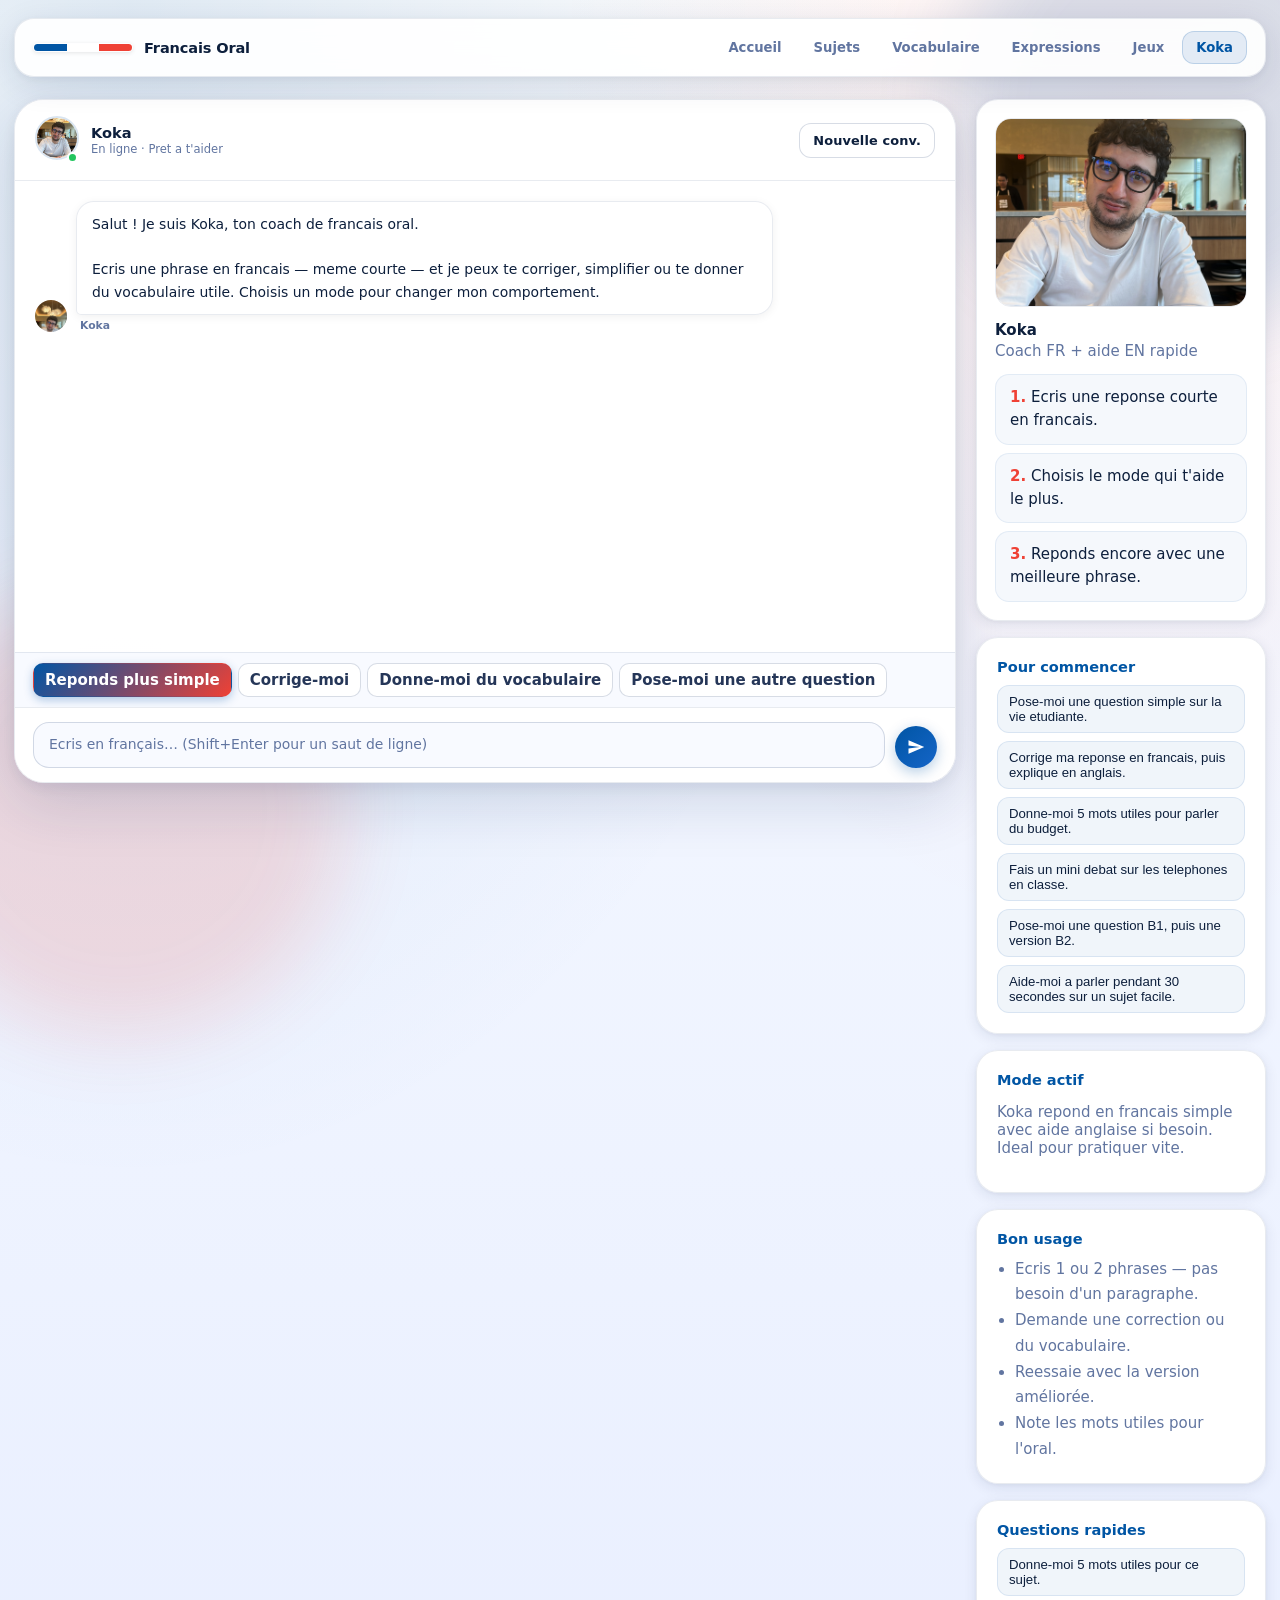
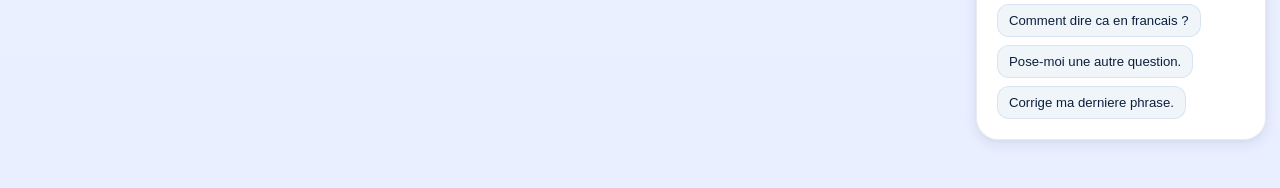
==== koka.html @ 346e9632 "Refonte complète du site — design, jeux, Koka IA - Nouveau design system (styles.css) : ombres color" ====
<!DOCTYPE html>
<html lang="fr">
<head>
  <meta charset="UTF-8">
  <meta name="viewport" content="width=device-width, initial-scale=1.0">
  <title>Francais Oral - Koka</title>
  <link rel="stylesheet" href="./styles.css">
</head>
<body class="page-koka">
  <div class="bg-orb orb-one"></div>
  <div class="bg-orb orb-two"></div>

  <main class="shell">
    <header class="site-nav">
      <a class="brand" href="./index.html">
        <span class="flag-line" aria-hidden="true">
          <span class="flag-blue"></span>
          <span class="flag-white"></span>
          <span class="flag-red"></span>
        </span>
        <span>Francais Oral</span>
      </a>
      <nav class="nav-links">
        <a class="nav-link" href="./index.html">Accueil</a>
        <a class="nav-link" href="./sujets.html">Sujets</a>
        <a class="nav-link" href="./vocabulaire.html">Vocabulaire</a>
        <a class="nav-link" href="./methode.html">Expressions</a>
        <a class="nav-link" href="./vocab-games.html">Jeux</a>
        <a class="nav-link is-active" href="./koka.html">Koka</a>
      </nav>
    </header>

    <div class="koka-layout">

      <!-- ── Chat column ─────────────────────────────── -->
      <div class="chat-container">

        <!-- Chat header -->
        <div class="chat-header">
          <div class="koka-header-info">
            <div class="koka-avatar-wrap">
              <img src="./assets/koka.jpg" alt="Koka" class="koka-avatar-img">
              <span class="koka-online-dot" id="kokaOnlineDot"></span>
            </div>
            <div>
              <strong class="koka-header-name">Koka</strong>
              <span class="koka-header-sub" id="kokaStatus">Coach FR · aide EN · corrections douces</span>
            </div>
          </div>
          <button class="btn btn-secondary small" id="newChatBtn" type="button">
            Nouvelle conv.
          </button>
        </div>

        <!-- Messages scroll area -->
        <div class="chat-messages-area" id="chatMessages">
          <!-- Typing indicator (hidden until Koka is typing) -->
          <div class="msg msg-koka hidden" id="typingIndicator">
            <div class="msg-avatar">
              <img src="./assets/koka.jpg" alt="K">
            </div>
            <div class="msg-body">
              <div class="msg-bubble msg-typing">
                <span class="typing-dot"></span>
                <span class="typing-dot"></span>
                <span class="typing-dot"></span>
              </div>
            </div>
          </div>
        </div>

        <!-- Mode bar -->
        <div class="chat-mode-bar" id="kokaModeSwitch"></div>

        <!-- Input bar -->
        <form class="chat-bar" id="chatForm">
          <textarea
            id="chatInput"
            class="chat-bar-input"
            rows="1"
            placeholder="Ecris en français… (Shift+Enter pour un saut de ligne)"
          ></textarea>
          <button class="chat-send-btn" id="sendChatBtn" type="submit" aria-label="Envoyer">
            <svg viewBox="0 0 24 24" xmlns="http://www.w3.org/2000/svg">
              <path d="M2.01 21L23 12 2.01 3 2 10l15 2-15 2z"/>
            </svg>
          </button>
        </form>
      </div>

      <!-- ── Sidebar ──────────────────────────────────── -->
      <aside class="koka-sidebar">

        <!-- Profile card -->
        <article class="koka-profile-card">
          <img class="koka-photo" src="./assets/koka.jpg" alt="Photo de Koka">
          <div class="koka-profile-copy">
            <strong>Koka</strong>
            <p class="subhelp" style="margin:0">Coach FR + aide EN rapide</p>
          </div>
          <div class="coach-list">
            <div class="coach-step"><strong>1.</strong> Ecris une reponse courte en francais.</div>
            <div class="coach-step"><strong>2.</strong> Choisis le mode qui t'aide le plus.</div>
            <div class="coach-step"><strong>3.</strong> Reponds encore avec une meilleure phrase.</div>
          </div>
        </article>

        <!-- Quick suggestions -->
        <article class="panel-card">
          <h3>Pour commencer</h3>
          <div class="chip-wrap" id="kokaSuggestionChips"></div>
        </article>

        <!-- Mode help -->
        <article class="panel-card">
          <h3>Mode actif</h3>
          <p class="subhelp" id="kokaModeHelp">Choisis un mode ci-dessus pour changer le comportement de Koka.</p>
        </article>

        <!-- Tips -->
        <article class="panel-card">
          <h3>Bon usage</h3>
          <ul class="clean-list">
            <li>Ecris 1 ou 2 phrases — pas besoin d'un paragraphe.</li>
            <li>Demande une correction ou du vocabulaire.</li>
            <li>Reessaie avec la version améliorée.</li>
            <li>Note les mots utiles pour l'oral.</li>
          </ul>
        </article>

        <!-- Shortcuts -->
        <article class="panel-card">
          <h3>Questions rapides</h3>
          <div class="chip-wrap" id="kokaQuickPrompts"></div>
        </article>

      </aside>
    </div>
  </main>

  <script src="./topics-data.js"></script>
  <script src="./content-extensions.js"></script>
  <script src="./koka.js"></script>
</body>
</html>
---- styles.css ----
:root {
  --blue:        #0055a4;
  --blue-deep:   #003d7a;
  --blue-mid:    #1b6fd1;
  --blue-light:  #e8f0ff;
  --red:         #ef4135;
  --red-deep:    #c0251a;

  --bg:          #f2f6ff;
  --bg-2:        #e9efff;
  --panel:       rgba(255, 255, 255, 0.82);
  --panel-strong:rgba(255, 255, 255, 0.98);
  --line:        rgba(10, 39, 92, 0.09);
  --line-strong: rgba(10, 39, 92, 0.16);

  --text:        #0d1f3c;
  --text-2:      #253658;
  --muted:       #6175a0;

  --accent:      #0055a4;
  --accent-soft: rgba(0, 85, 164, 0.08);
  --accent-2:    #ef4135;

  --shadow-xs:   0 1px 4px rgba(9, 35, 83, 0.06);
  --shadow-sm:   0 4px 14px rgba(9, 35, 83, 0.09), 0 1px 4px rgba(9, 35, 83, 0.05);
  --shadow:      0 8px 32px rgba(9, 35, 83, 0.11), 0 2px 8px rgba(9, 35, 83, 0.06);
  --shadow-lg:   0 20px 60px rgba(9, 35, 83, 0.14), 0 4px 16px rgba(9, 35, 83, 0.08);

  --radius:    26px;
  --radius-sm: 16px;
  --radius-xs: 12px;
}

/* ──────────────────── Reset ──────────────────── */
* { box-sizing: border-box; }

html, body {
  margin: 0;
  min-height: 100%;
  font-family: "Avenir Next", "Segoe UI", system-ui, sans-serif;
  font-size: 15px;
  color: var(--text);
  background:
    radial-gradient(ellipse at 10% 0%, rgba(0, 85, 164, 0.12) 0%, transparent 48%),
    radial-gradient(ellipse at 88% 6%,  rgba(239, 65, 53, 0.08) 0%, transparent 36%),
    linear-gradient(180deg, #ffffff 0%, var(--bg) 40%, var(--bg-2) 100%);
}

body { position: relative; overflow-x: hidden; }

/* ──────────────────── Orbs ──────────────────── */
.bg-orb {
  position: fixed;
  width: 30rem;
  height: 30rem;
  border-radius: 50%;
  filter: blur(40px);
  opacity: 0.14;
  pointer-events: none;
  z-index: 0;
}
.orb-one { top: -8rem; right: -8rem; background: var(--blue); }
.orb-two { bottom: -9rem; left: -7rem; background: var(--red); }

/* ──────────────────── Flag ──────────────────── */
.flag-line {
  display: inline-grid;
  grid-template-columns: 1fr 1fr 1fr;
  width: 100px;
  height: 9px;
  border-radius: 999px;
  overflow: hidden;
  border: 1px solid rgba(255, 255, 255, 0.22);
  box-shadow: 0 1px 4px rgba(0,0,0,0.1);
}
.flag-blue  { background: #0055a4; }
.flag-white { background: #ffffff; }
.flag-red   { background: #ef4135; }

/* ──────────────────── Shell ──────────────────── */
.shell {
  position: relative;
  z-index: 1;
  width: min(1260px, calc(100vw - 28px));
  margin: 18px auto 48px;
  display: grid;
  gap: 22px;
}

/* ──────────────────── Nav ──────────────────── */
.site-nav {
  position: sticky;
  top: 12px;
  z-index: 50;
  display: flex;
  justify-content: space-between;
  align-items: center;
  gap: 16px;
  flex-wrap: wrap;
  padding: 12px 18px;
  border-radius: 20px;
  background: rgba(255, 255, 255, 0.92);
  border: 1px solid var(--line);
  box-shadow: var(--shadow);
  backdrop-filter: blur(16px);
  -webkit-backdrop-filter: blur(16px);
}

.brand {
  display: inline-flex;
  align-items: center;
  gap: 11px;
  text-decoration: none;
  color: var(--text);
  font-weight: 800;
  font-size: 0.97rem;
  letter-spacing: -0.01em;
}

.nav-links {
  display: flex;
  gap: 4px;
  flex-wrap: wrap;
}

.nav-link {
  display: inline-flex;
  align-items: center;
  padding: 8px 13px;
  border-radius: 12px;
  color: var(--muted);
  text-decoration: none;
  font-size: 0.88rem;
  font-weight: 600;
  border: 1px solid transparent;
  transition: all 0.15s ease;
}
.nav-link:hover {
  color: var(--text);
  background: rgba(0, 85, 164, 0.07);
  border-color: rgba(0, 85, 164, 0.12);
}
.nav-link.is-active {
  color: var(--blue);
  background: rgba(0, 85, 164, 0.1);
  border-color: rgba(0, 85, 164, 0.18);
}

/* ──────────────────── Hero / Panels ──────────────────── */
.hero,
.panel-card,
.topic-panel {
  background: var(--panel);
  border: 1px solid var(--line);
  box-shadow: var(--shadow);
  backdrop-filter: blur(12px);
  -webkit-backdrop-filter: blur(12px);
}

.hero {
  border-radius: calc(var(--radius) + 4px);
  padding: 32px;
  display: grid;
  grid-template-columns: 1.4fr 1fr;
  gap: 28px;
}
.hero.compact { grid-template-columns: 1.3fr 0.95fr; }
.landing-hero { min-height: 380px; }

.hero-copy h1 {
  margin: 16px 0 0;
  font-family: "Iowan Old Style", "Palatino Linotype", Georgia, serif;
  font-size: clamp(2.2rem, 3.8vw, 3.9rem);
  line-height: 1.03;
  max-width: 13ch;
  letter-spacing: -0.02em;
  color: var(--text);
}
.hero-copy p {
  margin: 18px 0 0;
  color: var(--muted);
  line-height: 1.76;
  max-width: 58ch;
  font-size: 1rem;
}

.eyebrow {
  display: inline-flex;
  align-items: center;
  padding: 7px 14px;
  border-radius: 999px;
  background: rgba(0, 85, 164, 0.07);
  border: 1px solid rgba(0, 85, 164, 0.14);
  color: var(--blue);
  font-size: 0.76rem;
  font-weight: 700;
  letter-spacing: 0.07em;
  text-transform: uppercase;
}

/* ──────────────────── Actions / Buttons ──────────────────── */
.hero-actions,
.side-actions,
.timer-buttons,
.filter-row {
  display: flex;
  flex-wrap: wrap;
  gap: 10px;
}
.hero-actions { margin-top: 20px; }

.btn,
.tiny-btn,
.answer-btn,
.select-box {
  font: inherit;
}
.btn,
.tiny-btn,
.answer-btn {
  cursor: pointer;
  border: 0;
  transition: transform 0.15s ease, box-shadow 0.15s ease, opacity 0.15s ease;
}
.btn:hover,
.tiny-btn:hover,
.answer-btn:hover {
  transform: translateY(-2px);
}
.btn:active,
.tiny-btn:active {
  transform: translateY(0);
}

.btn {
  display: inline-flex;
  align-items: center;
  justify-content: center;
  gap: 8px;
  padding: 13px 18px;
  border-radius: 14px;
  text-decoration: none;
  font-weight: 700;
  font-size: 0.9rem;
  letter-spacing: 0.01em;
}
.btn.small {
  padding: 9px 13px;
  font-size: 0.86rem;
  border-radius: 12px;
}
.btn.wide {
  width: 100%;
  margin-top: 10px;
}

.btn-primary {
  background: linear-gradient(135deg, #0055a4 0%, #1565c8 50%, #ef4135 100%);
  color: #fff;
  border: 0;
  box-shadow: 0 4px 16px rgba(0, 85, 164, 0.28);
}
.btn-primary:hover {
  box-shadow: 0 8px 24px rgba(0, 85, 164, 0.38);
}

.btn-secondary,
.tiny-btn,
.answer-btn,
.select-box {
  background: rgba(255, 255, 255, 0.9);
  color: var(--text);
  border: 1px solid var(--line-strong);
}
.btn-secondary:hover,
.tiny-btn:hover {
  background: rgba(255, 255, 255, 1);
  border-color: rgba(0, 85, 164, 0.2);
  box-shadow: var(--shadow-xs);
}

.tiny-btn {
  padding: 7px 10px;
  border-radius: 11px;
  font-size: 0.85rem;
}

.select-box {
  padding: 10px 13px;
  border-radius: 13px;
  min-width: 210px;
  cursor: pointer;
}

/* ──────────────────── Clarity strip ──────────────────── */
.clarity-strip {
  display: grid;
  grid-template-columns: repeat(4, minmax(0, 1fr));
  gap: 10px;
  margin-top: 24px;
}
.clarity-step {
  display: grid;
  gap: 7px;
  padding: 14px;
  border-radius: 17px;
  background: rgba(255, 255, 255, 0.7);
  border: 1px solid rgba(0, 85, 164, 0.08);
}
.clarity-step strong {
  display: inline-flex;
  align-items: center;
  justify-content: center;
  width: 28px;
  height: 28px;
  border-radius: 50%;
  background: linear-gradient(135deg, #0055a4, #ef4135);
  color: #fff;
  font-size: 0.88rem;
}
.clarity-step span {
  color: var(--text-2);
  font-size: 0.88rem;
  line-height: 1.35;
}

/* ──────────────────── Stats ──────────────────── */
.hero-stats { display: grid; gap: 13px; }

.stat-card {
  display: grid;
  gap: 5px;
  padding: 16px 18px;
  border-radius: 20px;
  background: var(--panel-strong);
  border: 1px solid rgba(0, 85, 164, 0.07);
  box-shadow: var(--shadow-xs);
  transition: box-shadow 0.15s;
}
.stat-card:hover { box-shadow: var(--shadow-sm); }

.stat-label,
.stat-foot,
.subhelp {
  color: var(--muted);
}
.stat-label {
  font-size: 0.78rem;
  text-transform: uppercase;
  letter-spacing: 0.07em;
  font-weight: 700;
}
.stat-value {
  font-size: 2.15rem;
  font-weight: 800;
  color: var(--accent-2);
  letter-spacing: -0.03em;
}

/* ──────────────────── Landing grid ──────────────────── */
.landing-grid {
  display: grid;
  grid-template-columns: repeat(2, minmax(0, 1fr));
  gap: 18px;
}
.compact-grid { gap: 14px; }

.feature-card {
  background: var(--panel);
  border: 1px solid var(--line);
  box-shadow: var(--shadow);
  backdrop-filter: blur(16px);
  -webkit-backdrop-filter: blur(16px);
  border-radius: 22px;
  padding: 24px;
  transition: transform 0.2s ease, box-shadow 0.2s ease;
}
.feature-card:hover {
  transform: translateY(-2px);
  box-shadow: var(--shadow-lg);
}
.feature-card h2 {
  margin: 0 0 10px;
  font-family: "Iowan Old Style", "Palatino Linotype", Georgia, serif;
  font-size: 1.45rem;
  color: var(--accent);
  letter-spacing: -0.01em;
}
.feature-card p {
  margin: 0;
  color: var(--muted);
  line-height: 1.66;
}

.route-card {
  background: linear-gradient(135deg, rgba(255,255,255,0.97), rgba(235,244,255,0.97));
}

body.page-landing .landing-grid:not(.compact-grid) .feature-card:nth-child(1) {
  grid-column: span 2;
}
body.page-landing .landing-grid:not(.compact-grid) .feature-card:nth-child(1) p {
  max-width: 62ch;
}

/* ──────────────────── Layout ──────────────────── */
.layout {
  display: grid;
  grid-template-columns: 1.75fr 0.92fr;
  gap: 20px;
}
.games-layout { grid-template-columns: 1.55fr 0.95fr; }

.topic-panel {
  position: relative;
  border-radius: calc(var(--radius) + 4px);
  padding: 24px;
  overflow: hidden;
}

.side-panel { display: grid; gap: 16px; align-content: start; }

/* ──────────────────── Panel cards ──────────────────── */
.panel-card {
  border-radius: 22px;
  padding: 20px;
  background: var(--panel-strong);
  box-shadow: var(--shadow-sm);
  border: 1px solid var(--line);
  transition: box-shadow 0.15s;
}
.panel-card h3 {
  margin: 0 0 10px;
  font-size: 0.97rem;
  color: var(--accent);
  font-weight: 700;
}
.section-note { border-style: dashed; }
.panel-card.emphasis {
  background: linear-gradient(135deg, var(--accent-soft), rgba(255,255,255,0.94));
}
.liaison-card {
  background:
    linear-gradient(135deg, rgba(0,85,164,0.13), rgba(239,65,53,0.07)),
    var(--panel-strong);
}

/* ──────────────────── Topic panel ──────────────────── */
.topic-cover {
  position: absolute;
  inset: 0;
  display: grid;
  place-items: center;
  text-align: center;
  padding: 28px;
  background:
    radial-gradient(circle at top, rgba(255,255,255,0.05), transparent 28%),
    linear-gradient(180deg, rgba(8,14,24,0.48), rgba(8,14,24,0.94));
  z-index: 2;
  transition: opacity 0.35s ease, visibility 0.35s ease;
  border-radius: inherit;
}
.topic-cover.hidden {
  opacity: 0;
  visibility: hidden;
  pointer-events: none;
}
.topic-cover h2 {
  margin: 14px 0 0;
  font-family: "Iowan Old Style", "Palatino Linotype", Georgia, serif;
  font-size: clamp(1.9rem, 3vw, 2.8rem);
  line-height: 1.03;
}
.topic-cover p {
  max-width: 56ch;
  color: var(--muted);
  line-height: 1.7;
}

.cover-badge,
.pill {
  display: inline-flex;
  padding: 7px 12px;
  border-radius: 999px;
  background: rgba(0, 85, 164, 0.08);
  border: 1px solid rgba(0, 85, 164, 0.14);
  color: var(--accent);
  font-size: 0.8rem;
  font-weight: 700;
}

.topic-head,
.topic-meta,
.progress-row,
.game-head {
  display: flex;
  justify-content: space-between;
  align-items: center;
  gap: 12px;
  flex-wrap: wrap;
}

.topic-title {
  margin: 16px 0 8px;
  font-family: "Iowan Old Style", "Palatino Linotype", Georgia, serif;
  font-size: clamp(2rem, 3.4vw, 3rem);
  line-height: 1.04;
  max-width: 16ch;
  letter-spacing: -0.02em;
}
.topic-lead,
.quiz-question,
.clean-list { color: var(--muted); }
.topic-lead {
  margin: 0 0 16px;
  line-height: 1.74;
  max-width: 70ch;
}

/* ──────────────────── Card grids ──────────────────── */
.card-grid { display: grid; gap: 14px; margin-top: 16px; }
.card-grid.two   { grid-template-columns: repeat(2, minmax(0, 1fr)); }
.card-grid.three { grid-template-columns: repeat(3, minmax(0, 1fr)); }

/* ──────────────────── Chips ──────────────────── */
.chip-wrap,
.recent-list,
.quiz-options {
  display: flex;
  flex-wrap: wrap;
  gap: 8px;
}

.chip {
  display: inline-flex;
  flex-direction: column;
  align-items: flex-start;
  gap: 2px;
  padding: 8px 11px;
  border-radius: 12px;
  background: rgba(0, 85, 164, 0.06);
  border: 1px solid rgba(0, 85, 164, 0.1);
  color: var(--text);
  font-size: 0.88rem;
  transition: background 0.12s, border-color 0.12s;
}
.chip:hover { background: rgba(0, 85, 164, 0.1); }
.chip-action { cursor: pointer; text-align: left; }
.chip-fr { font-weight: 700; }
.chip-en { color: var(--muted); font-size: 0.76rem; }

/* ──────────────────── Coach list ──────────────────── */
.coach-list { display: grid; gap: 8px; }
.coach-step {
  padding: 11px 14px;
  border-radius: 14px;
  background: rgba(0, 85, 164, 0.04);
  border: 1px solid rgba(0, 85, 164, 0.08);
  line-height: 1.55;
}
.coach-step strong { color: var(--accent-2); }

/* ──────────────────── Progress ──────────────────── */
.progress-bar {
  width: 100%;
  height: 11px;
  border-radius: 999px;
  background: rgba(0, 85, 164, 0.08);
  overflow: hidden;
  margin-top: 10px;
}
.progress-fill {
  height: 100%;
  width: 0;
  border-radius: 999px;
  background: linear-gradient(90deg, #0055a4 0%, #ffffff 50%, #ef4135 100%);
  transition: width 0.3s ease;
}

/* ──────────────────── Search / Inputs ──────────────────── */
.search-stack { display: grid; gap: 13px; }
.search-input,
.chat-input {
  width: 100%;
  padding: 13px 16px;
  border-radius: 14px;
  border: 1px solid var(--line-strong);
  background: rgba(255,255,255,0.96);
  color: var(--text);
  font: inherit;
  transition: border-color 0.15s, box-shadow 0.15s;
}
.search-input:focus,
.chat-input:focus {
  outline: none;
  border-color: rgba(0, 85, 164, 0.4);
  box-shadow: 0 0 0 3px rgba(0, 85, 164, 0.1);
}

.filter-row { justify-content: space-between; align-items: center; }
.timer-buttons { margin-top: 4px; }

/* ──────────────────── Section head ──────────────────── */
.section-head {
  display: flex;
  justify-content: space-between;
  align-items: flex-end;
  gap: 12px;
  flex-wrap: wrap;
}
.section-head h2,
.expression-bank h3 {
  margin: 0 0 6px;
  font-family: "Iowan Old Style", "Palatino Linotype", Georgia, serif;
  color: var(--accent);
  letter-spacing: -0.01em;
}

/* ──────────────────── Expressions ──────────────────── */
.section-stack,
.expression-combo { display: grid; gap: 18px; }
.expression-bank-grid {
  display: grid;
  grid-template-columns: repeat(2, minmax(0, 1fr));
  gap: 18px;
}
.expression-bank {
  position: relative;
  overflow: hidden;
}
.expression-bank::after {
  content: "";
  position: absolute;
  inset: auto -40px -50px auto;
  width: 140px; height: 140px;
  border-radius: 50%;
  background: radial-gradient(circle, rgba(255,255,255,0.12), transparent 68%);
  pointer-events: none;
}
.expression-bank-tip {
  margin: 0 0 14px;
  color: var(--muted);
  line-height: 1.6;
}
.builder-zone { display: grid; gap: 12px; }
.builder-answer,
.builder-tokens { display: flex; flex-wrap: wrap; gap: 10px; }
.answer-pill {
  display: inline-flex;
  align-items: center;
  min-height: 40px;
  padding: 9px 12px;
  border-radius: 13px;
  background: rgba(0, 85, 164, 0.06);
  border: 1px solid rgba(0, 85, 164, 0.08);
}
.answer-pill.muted { color: var(--muted); }
.token-btn { cursor: pointer; }
.token-btn:disabled { opacity: 0.42; transform: none; cursor: default; }

.feedback-good { color: #3ecf6e; }
.feedback-bad  { color: #ff7070; }

/* ──────────────────── Games ──────────────────── */
.explorer-grid {
  display: grid;
  grid-template-columns: repeat(3, minmax(0, 1fr));
  gap: 13px;
}

.flashcard {
  display: grid;
  gap: 8px;
  padding: 18px;
  border-radius: 20px;
  background: linear-gradient(135deg, var(--accent-soft), rgba(255,255,255,0.94));
  border: 1px solid rgba(0, 85, 164, 0.1);
}
.flash-meta,
.quiz-result { color: var(--muted); }

.game-card { display: grid; gap: 14px; }

.sprint-board {
  display: grid;
  gap: 14px;
  padding: 18px;
  border-radius: 20px;
  background:
    linear-gradient(135deg, rgba(0,85,164,0.09), rgba(239,65,53,0.07)),
    rgba(255,255,255,0.97);
  border: 1px solid rgba(0, 85, 164, 0.1);
}
.sprint-ready {
  display: grid;
  gap: 8px;
  padding: 18px;
  border-radius: 17px;
  background:
    linear-gradient(135deg, rgba(0,85,164,0.11), rgba(239,65,53,0.09)),
    rgba(255,255,255,0.9);
  border: 1px solid rgba(0, 85, 164, 0.12);
}
.sprint-ready.hidden { display: none; }
.sprint-ready h4 { margin: 0; font-size: 1.22rem; color: var(--accent); }
.sprint-ready p  { margin: 0; color: var(--muted); line-height: 1.6; }
.sprint-stats { display: flex; gap: 10px; flex-wrap: wrap; }
.sprint-timer {
  width: 100%; height: 10px; border-radius: 999px;
  background: rgba(0, 85, 164, 0.08); overflow: hidden;
}
.sprint-timer-fill {
  width: 100%; height: 100%; border-radius: 999px;
  background: linear-gradient(90deg, #1b6fd1 0%, #ef4135 100%);
  transition: width 0.08s linear;
}
.sprint-question { margin: 0; color: var(--text); font-size: 1.28rem; font-weight: 800; }
.flash-front { font-size: 1.9rem; font-weight: 800; }
.flash-back  { font-size: 1rem; color: var(--accent-2); }
.quiz-question { margin: 8px 0 14px; font-size: 1.07rem; }

.answer-btn {
  padding: 12px 14px;
  border-radius: 14px;
  min-width: 190px;
  text-align: left;
}
.answer-btn-large {
  min-width: 220px;
  min-height: 66px;
  padding: 15px 18px;
  font-size: 1.02rem;
  font-weight: 800;
}
.answer-btn.correct {
  background: rgba(107, 208, 146, 0.2);
  border-color: rgba(107, 208, 146, 0.46);
}
.answer-btn.wrong {
  background: rgba(255, 96, 96, 0.17);
  border-color: rgba(255, 96, 96, 0.36);
}

/* ──────────────────── Word cards ──────────────────── */
.word-card {
  background: var(--panel-strong);
  border: 1px solid rgba(0, 85, 164, 0.08);
  border-radius: 18px;
  padding: 16px;
  transition: box-shadow 0.15s, transform 0.15s;
}
.word-card:hover { box-shadow: var(--shadow-sm); transform: translateY(-1px); }
.empty-state { grid-column: 1 / -1; }
.word-card-top {
  display: flex;
  justify-content: space-between;
  gap: 8px;
  flex-wrap: wrap;
}
.word-card h3 { margin: 12px 0 5px; font-size: 1.15rem; }
.word-card p  { margin: 0; color: var(--accent-2); font-weight: 700; }
.word-topic {
  display: inline-block;
  margin-top: 8px;
  color: var(--muted);
  font-size: 0.86rem;
}

.recent-item {
  display: inline-flex;
  padding: 7px 10px;
  border-radius: 11px;
  background: rgba(0, 85, 164, 0.05);
  border: 1px solid rgba(0, 85, 164, 0.08);
  font-size: 0.86rem;
}

.clean-list { margin: 0; padding-left: 18px; line-height: 1.72; }
.challenge-mode {
  display: block;
  font-size: 1.75rem;
  color: var(--accent);
}

.liaison-piece {
  font-weight: 800;
  color: #fff;
  letter-spacing: 0.01em;
}
.liaison-mark {
  color: #ffd8d5;
  font-weight: 900;
  padding: 0 1px;
}

/* ──────────────────── Koka page ──────────────────── */
.koka-layout {
  display: grid;
  grid-template-columns: 1fr 290px;
  gap: 20px;
  align-items: start;
}

/* Chat container - the whole chat lives inside here */
.chat-container {
  display: flex;
  flex-direction: column;
  background: var(--panel-strong);
  border: 1px solid var(--line);
  box-shadow: var(--shadow-lg);
  border-radius: calc(var(--radius) + 4px);
  overflow: hidden;
  height: min(76vh, 720px);
  min-height: 460px;
}

/* Header inside chat */
.chat-header {
  flex-shrink: 0;
  display: flex;
  align-items: center;
  justify-content: space-between;
  gap: 12px;
  padding: 16px 20px;
  border-bottom: 1px solid var(--line);
  background: rgba(255,255,255,0.96);
}
.koka-header-info {
  display: flex;
  align-items: center;
  gap: 12px;
}
.koka-avatar-wrap {
  position: relative;
  flex-shrink: 0;
}
.koka-avatar-img {
  width: 44px;
  height: 44px;
  border-radius: 50%;
  object-fit: cover;
  border: 2px solid rgba(0,85,164,0.15);
}
.koka-online-dot {
  position: absolute;
  bottom: 1px;
  right: 1px;
  width: 11px;
  height: 11px;
  border-radius: 50%;
  background: #22c55e;
  border: 2px solid #fff;
}
.koka-online-dot.offline {
  background: var(--muted);
}
.koka-header-name {
  display: block;
  font-size: 0.97rem;
  font-weight: 800;
  color: var(--text);
}
.koka-header-sub {
  display: block;
  font-size: 0.77rem;
  color: var(--muted);
  margin-top: 1px;
}

/* Messages scroll area */
.chat-messages-area {
  flex: 1;
  overflow-y: auto;
  padding: 20px 20px 10px;
  display: flex;
  flex-direction: column;
  gap: 14px;
  scroll-behavior: smooth;
}
.chat-messages-area::-webkit-scrollbar {
  width: 5px;
}
.chat-messages-area::-webkit-scrollbar-track {
  background: transparent;
}
.chat-messages-area::-webkit-scrollbar-thumb {
  background: rgba(0,85,164,0.18);
  border-radius: 999px;
}

/* Message rows */
.msg {
  display: flex;
  align-items: flex-end;
  gap: 9px;
  max-width: 82%;
  animation: msgIn 0.22s ease both;
}
@keyframes msgIn {
  from { opacity: 0; transform: translateY(6px); }
  to   { opacity: 1; transform: translateY(0); }
}

.msg-koka {
  align-self: flex-start;
  margin-right: auto;
}
.msg-user {
  align-self: flex-end;
  margin-left: auto;
  flex-direction: row-reverse;
}

.msg-avatar {
  width: 32px;
  height: 32px;
  border-radius: 50%;
  background: linear-gradient(135deg, #0055a4, #ef4135);
  color: #fff;
  font-weight: 800;
  font-size: 0.78rem;
  display: grid;
  place-items: center;
  flex-shrink: 0;
  overflow: hidden;
}
.msg-avatar img {
  width: 100%;
  height: 100%;
  object-fit: cover;
}

.msg-body {
  display: flex;
  flex-direction: column;
  gap: 4px;
}
.msg-koka .msg-body { align-items: flex-start; }
.msg-user .msg-body { align-items: flex-end; }

.msg-bubble {
  padding: 11px 15px;
  border-radius: 18px;
  line-height: 1.62;
  font-size: 0.93rem;
  word-break: break-word;
}
.msg-koka .msg-bubble {
  background: rgba(255,255,255,0.98);
  color: var(--text);
  border: 1px solid var(--line);
  border-bottom-left-radius: 5px;
  box-shadow: 0 2px 10px rgba(0,0,0,0.06);
}
.msg-user .msg-bubble {
  background: linear-gradient(135deg, #0055a4 0%, #1565c8 100%);
  color: #fff;
  border-bottom-right-radius: 5px;
  box-shadow: 0 4px 14px rgba(0,85,164,0.3);
}

.msg-name {
  font-size: 0.72rem;
  color: var(--muted);
  padding: 0 4px;
  font-weight: 600;
}

/* Typing indicator */
.msg-typing {
  display: flex;
  align-items: center;
  gap: 5px;
  padding: 14px 18px;
  min-width: 62px;
}
.typing-dot {
  width: 7px;
  height: 7px;
  border-radius: 50%;
  background: var(--muted);
  animation: typingBounce 1.3s ease-in-out infinite;
}
.typing-dot:nth-child(2) { animation-delay: 0.18s; }
.typing-dot:nth-child(3) { animation-delay: 0.36s; }

@keyframes typingBounce {
  0%, 55%, 100% { transform: translateY(0); opacity: 0.5; }
  27%            { transform: translateY(-7px); opacity: 1; }
}

.msg.hidden { display: none; }

/* Mode bar (inside chat, above input) */
.chat-mode-bar {
  flex-shrink: 0;
  padding: 10px 18px;
  border-top: 1px solid var(--line);
  background: rgba(248,250,255,0.96);
  display: flex;
  align-items: center;
  gap: 6px;
  overflow-x: auto;
}
.chat-mode-bar::-webkit-scrollbar { display: none; }

/* Input bar at the bottom */
.chat-bar {
  flex-shrink: 0;
  display: flex;
  align-items: flex-end;
  gap: 10px;
  padding: 14px 18px;
  border-top: 1px solid var(--line);
  background: rgba(255,255,255,0.98);
}
.chat-bar-input {
  flex: 1;
  resize: none;
  border: 1px solid var(--line-strong);
  border-radius: 16px;
  padding: 11px 15px;
  font: inherit;
  font-size: 0.93rem;
  line-height: 1.55;
  color: var(--text);
  background: rgba(248,250,255,0.96);
  max-height: 120px;
  overflow-y: auto;
  transition: border-color 0.15s, box-shadow 0.15s;
}
.chat-bar-input:focus {
  outline: none;
  border-color: rgba(0, 85, 164, 0.38);
  box-shadow: 0 0 0 3px rgba(0, 85, 164, 0.09);
}
.chat-bar-input::placeholder { color: var(--muted); }

.chat-send-btn {
  flex-shrink: 0;
  width: 42px;
  height: 42px;
  border-radius: 50%;
  border: none;
  background: linear-gradient(135deg, #0055a4, #1565c8);
  color: #fff;
  cursor: pointer;
  display: grid;
  place-items: center;
  box-shadow: 0 4px 14px rgba(0, 85, 164, 0.3);
  transition: transform 0.15s ease, box-shadow 0.15s ease;
}
.chat-send-btn:hover {
  transform: scale(1.08);
  box-shadow: 0 6px 18px rgba(0, 85, 164, 0.4);
}
.chat-send-btn:active { transform: scale(0.96); }
.chat-send-btn:disabled {
  background: var(--muted);
  box-shadow: none;
  cursor: default;
  transform: none;
}
.chat-send-btn svg {
  width: 18px;
  height: 18px;
  fill: currentColor;
}

/* Koka sidebar */
.koka-sidebar { display: grid; gap: 16px; align-content: start; }

.koka-profile-card {
  display: grid;
  gap: 14px;
  padding: 18px;
  border-radius: 22px;
  background: var(--panel-strong);
  border: 1px solid var(--line);
  box-shadow: var(--shadow-sm);
}
.koka-photo {
  width: 100%;
  aspect-ratio: 4 / 3;
  object-fit: cover;
  object-position: center;
  border-radius: 16px;
  border: 1px solid var(--line);
}
.koka-profile-copy { display: grid; gap: 3px; }

/* Mode buttons */
.mode-switch {
  display: flex;
  flex-wrap: wrap;
  gap: 7px;
}
.mode-btn {
  font-size: 0.82rem;
  padding: 7px 11px;
  border-radius: 10px;
  border: 1px solid var(--line-strong);
  background: rgba(255,255,255,0.9);
  cursor: pointer;
  font: inherit;
  font-weight: 600;
  color: var(--text-2);
  transition: all 0.13s ease;
}
.mode-btn:hover {
  background: rgba(0,85,164,0.08);
  border-color: rgba(0,85,164,0.2);
  color: var(--blue);
}
.mode-btn.is-active {
  background: linear-gradient(135deg, #0055a4, #ef4135);
  color: #fff;
  border-color: transparent;
  box-shadow: 0 3px 10px rgba(0,85,164,0.3);
}

/* Legacy koka chat classes kept for compatibility */
.koka-hero { align-items: start; }
.koka-panel { gap: 18px; }
.chat-shell { display: grid; gap: 16px; }
.chat-messages {
  display: grid;
  gap: 12px;
  max-height: 520px;
  overflow: auto;
  padding: 6px;
}
.chat-row {
  display: grid;
  grid-template-columns: 42px 1fr;
  gap: 10px;
  align-items: start;
}
.chat-row.is-user .chat-bubble { background: rgba(0,85,164,0.08); }
.chat-row.is-assistant .chat-bubble { background: rgba(255,255,255,0.94); }
.chat-avatar {
  display: grid;
  place-items: center;
  width: 42px; height: 42px;
  border-radius: 50%;
  background: linear-gradient(135deg, #0055a4, #ef4135);
  color: #fff;
  font-weight: 800;
}
.chat-bubble {
  display: grid;
  gap: 6px;
  padding: 14px 16px;
  border-radius: 18px;
  border: 1px solid rgba(0,85,164,0.08);
}
.chat-meta {
  font-size: 0.78rem;
  font-weight: 700;
  color: var(--accent);
  text-transform: uppercase;
  letter-spacing: 0.06em;
}
.chat-text { line-height: 1.65; color: var(--text); }
.chat-composer {
  display: grid;
  gap: 10px;
  padding-top: 6px;
  border-top: 1px solid rgba(0,85,164,0.08);
}
.chat-label { font-weight: 700; color: var(--accent); }
.chat-input {
  min-height: 118px;
  resize: vertical;
  border-radius: 18px;
  border: 1px solid rgba(0,85,164,0.12);
}

/* ──────────────────── Misc ──────────────────── */
.section-stack { display: grid; gap: 18px; }

/* ──────────────────── Responsive ──────────────────── */
@media (max-width: 980px) {
  .site-nav,
  .hero,
  .hero.compact,
  .layout,
  .games-layout,
  .koka-layout {
    grid-template-columns: 1fr;
  }
  .landing-grid,
  .explorer-grid,
  .expression-bank-grid {
    grid-template-columns: 1fr 1fr;
  }
  body.page-landing .landing-grid:not(.compact-grid) .feature-card:nth-child(1) {
    grid-column: auto;
  }
  .clarity-strip { grid-template-columns: repeat(2, minmax(0, 1fr)); }
  .card-grid.two,
  .card-grid.three { grid-template-columns: 1fr; }
  .hero-copy h1,
  .topic-title { max-width: none; }
  .chat-container { height: min(60vh, 580px); }
  .koka-sidebar { display: grid; grid-template-columns: 1fr 1fr; gap: 14px; }
}

@media (max-width: 720px) {
  .shell {
    width: min(100vw - 16px, 100%);
    margin: 10px auto 28px;
  }
  .hero,
  .topic-panel,
  .panel-card { padding: 16px; }
  .flash-front { font-size: 1.55rem; }
  .answer-btn-large {
    width: 100%;
    min-width: 0;
    min-height: 58px;
  }
  .clarity-strip { grid-template-columns: 1fr; }
  .landing-grid,
  .explorer-grid,
  .expression-bank-grid { grid-template-columns: 1fr; }
  .chat-container { height: min(70vh, 560px); border-radius: 20px; }
  .koka-sidebar { grid-template-columns: 1fr; }
  .msg { max-width: 90%; }
}

/* ──────────────────── Games stats bar ──────────────────── */
.games-stats-bar {
  display: flex;
  align-items: center;
  gap: 20px;
  flex-wrap: wrap;
  padding: 14px 20px;
  border-radius: 18px;
  background: var(--panel-strong);
  border: 1px solid var(--line);
  box-shadow: var(--shadow-xs);
}
.games-stat {
  display: flex;
  flex-direction: column;
  gap: 2px;
}
.games-stat-label {
  font-size: 0.72rem;
  text-transform: uppercase;
  letter-spacing: 0.07em;
  color: var(--muted);
  font-weight: 700;
}
.games-stat-value {
  font-size: 1.1rem;
  font-weight: 800;
  color: var(--accent-2);
}
.games-stat-select {
  margin-left: auto;
}

/* ──────────────────── Game tabs ──────────────────── */
.game-tabs-nav {
  display: flex;
  gap: 6px;
  flex-wrap: wrap;
  padding: 6px;
  border-radius: 18px;
  background: var(--panel-strong);
  border: 1px solid var(--line);
  box-shadow: var(--shadow-xs);
}
.game-tab {
  flex: 1;
  min-width: 100px;
  padding: 11px 16px;
  border-radius: 13px;
  border: 1px solid transparent;
  background: transparent;
  color: var(--muted);
  font: inherit;
  font-size: 0.88rem;
  font-weight: 600;
  cursor: pointer;
  transition: all 0.15s ease;
  text-align: center;
}
.game-tab:hover {
  background: rgba(0, 85, 164, 0.07);
  color: var(--text);
}
.game-tab.is-active {
  background: linear-gradient(135deg, #0055a4, #1565c8);
  color: #fff;
  border-color: transparent;
  box-shadow: 0 3px 12px rgba(0, 85, 164, 0.28);
}

.game-tab-panel { display: none; }
.game-tab-panel.is-active { display: block; }

/* ──────────────────── Sprint layout ──────────────────── */
.sprint-layout {
  display: grid;
  grid-template-columns: 1fr 260px;
  gap: 20px;
  align-items: start;
}
.sprint-main {
  display: grid;
  gap: 16px;
}
.sprint-controls {
  display: flex;
  align-items: flex-end;
  gap: 12px;
  flex-wrap: wrap;
  padding: 18px 20px;
  border-radius: 18px;
  background: var(--panel-strong);
  border: 1px solid var(--line);
}
.sprint-label {
  display: block;
  font-size: 0.76rem;
  text-transform: uppercase;
  letter-spacing: 0.07em;
  color: var(--muted);
  font-weight: 700;
  margin-bottom: 6px;
}
.sprint-arena {
  display: grid;
  gap: 16px;
  padding: 22px;
  border-radius: 22px;
  background: var(--panel-strong);
  border: 1px solid var(--line);
  box-shadow: var(--shadow);
  min-height: 340px;
}
.sprint-ready {
  display: grid;
  gap: 8px;
  text-align: center;
  padding: 28px 20px;
  border-radius: 16px;
  background: rgba(0, 85, 164, 0.04);
  border: 1px dashed rgba(0, 85, 164, 0.2);
}
.sprint-ready.hidden { display: none; }
.sprint-ready-icon { font-size: 2.2rem; }
.sprint-ready h3 { margin: 0; color: var(--accent); font-size: 1.2rem; }
.sprint-ready p  { margin: 0; color: var(--muted); line-height: 1.6; }

.sprint-question {
  margin: 0;
  font-size: 1.35rem;
  font-weight: 800;
  color: var(--text);
  line-height: 1.35;
  letter-spacing: -0.01em;
}
.sprint-options {
  display: grid;
  grid-template-columns: 1fr 1fr;
  gap: 10px;
}
.sprint-feedback {
  margin: 0;
  font-size: 0.92rem;
  font-weight: 600;
  color: var(--muted);
  min-height: 1.4em;
}

/* Sprint sidebar */
.sprint-sidebar { display: grid; gap: 14px; align-content: start; }
.sprint-score-card {
  display: grid;
  grid-template-columns: 1fr 1fr;
  gap: 10px;
  padding: 16px;
  border-radius: 18px;
  background: var(--panel-strong);
  border: 1px solid var(--line);
  box-shadow: var(--shadow-xs);
}
.sprint-score-item {
  display: flex;
  flex-direction: column;
  align-items: center;
  gap: 4px;
  padding: 10px;
  border-radius: 12px;
  background: rgba(0, 85, 164, 0.04);
}
.sprint-score-label {
  font-size: 0.72rem;
  text-transform: uppercase;
  letter-spacing: 0.06em;
  color: var(--muted);
  font-weight: 700;
}
.sprint-score-val {
  font-size: 1.4rem;
  font-weight: 800;
  color: var(--text);
}

/* ──────────────────── Flashcard layout ──────────────────── */
.flash-layout {
  display: grid;
  grid-template-columns: 1fr 280px;
  gap: 20px;
  align-items: start;
}
.flash-main { display: grid; gap: 16px; }
.flashcard-big {
  display: grid;
  gap: 12px;
  padding: 36px 28px;
  border-radius: 24px;
  background: linear-gradient(135deg,
    rgba(0, 85, 164, 0.06),
    rgba(255, 255, 255, 0.96)
  );
  border: 1px solid rgba(0, 85, 164, 0.12);
  box-shadow: var(--shadow);
  text-align: center;
  min-height: 220px;
  place-items: center;
}
.flashcard-big .flash-meta {
  font-size: 0.8rem;
  color: var(--muted);
  text-transform: uppercase;
  letter-spacing: 0.06em;
}
.flashcard-big .flash-front {
  font-size: 2.6rem;
  font-weight: 800;
  color: var(--text);
  letter-spacing: -0.02em;
}
.flashcard-big .flash-back {
  font-size: 1.3rem;
  font-weight: 600;
  color: var(--accent-2);
}
.flashcard-big .flash-back.hidden { display: none; }
.flash-actions {
  display: flex;
  gap: 10px;
  flex-wrap: wrap;
}
.flash-sidebar { display: grid; gap: 14px; align-content: start; }

/* ──────────────────── Mini-game (prep + mission) ──────────────────── */
.mini-game-layout {
  display: grid;
  grid-template-columns: 1fr 300px;
  gap: 20px;
  align-items: start;
}
.mini-game-card { display: grid; gap: 16px; }
.mini-game-head {
  display: flex;
  align-items: center;
  justify-content: space-between;
  gap: 12px;
}
.mini-game-head h2 {
  margin: 0;
  font-family: "Iowan Old Style", "Palatino Linotype", Georgia, serif;
  font-size: 1.4rem;
  color: var(--accent);
}
.mini-game-hint {
  margin: 0;
  color: var(--muted);
  font-size: 0.92rem;
}
.prep-options {
  display: flex;
  gap: 10px;
  flex-wrap: wrap;
}
.prep-options .answer-btn {
  min-width: 80px;
  font-size: 1.1rem;
  font-weight: 800;
  padding: 14px 18px;
  text-align: center;
  border-radius: 14px;
}
.mini-game-tip { display: grid; gap: 12px; }

/* ──────────────────── Responsive games ──────────────────── */
@media (max-width: 860px) {
  .sprint-layout,
  .flash-layout,
  .mini-game-layout { grid-template-columns: 1fr; }
  .sprint-options { grid-template-columns: 1fr 1fr; }
}
@media (max-width: 520px) {
  .sprint-options { grid-template-columns: 1fr; }
  .game-tab { min-width: 0; font-size: 0.82rem; padding: 9px 10px; }
}
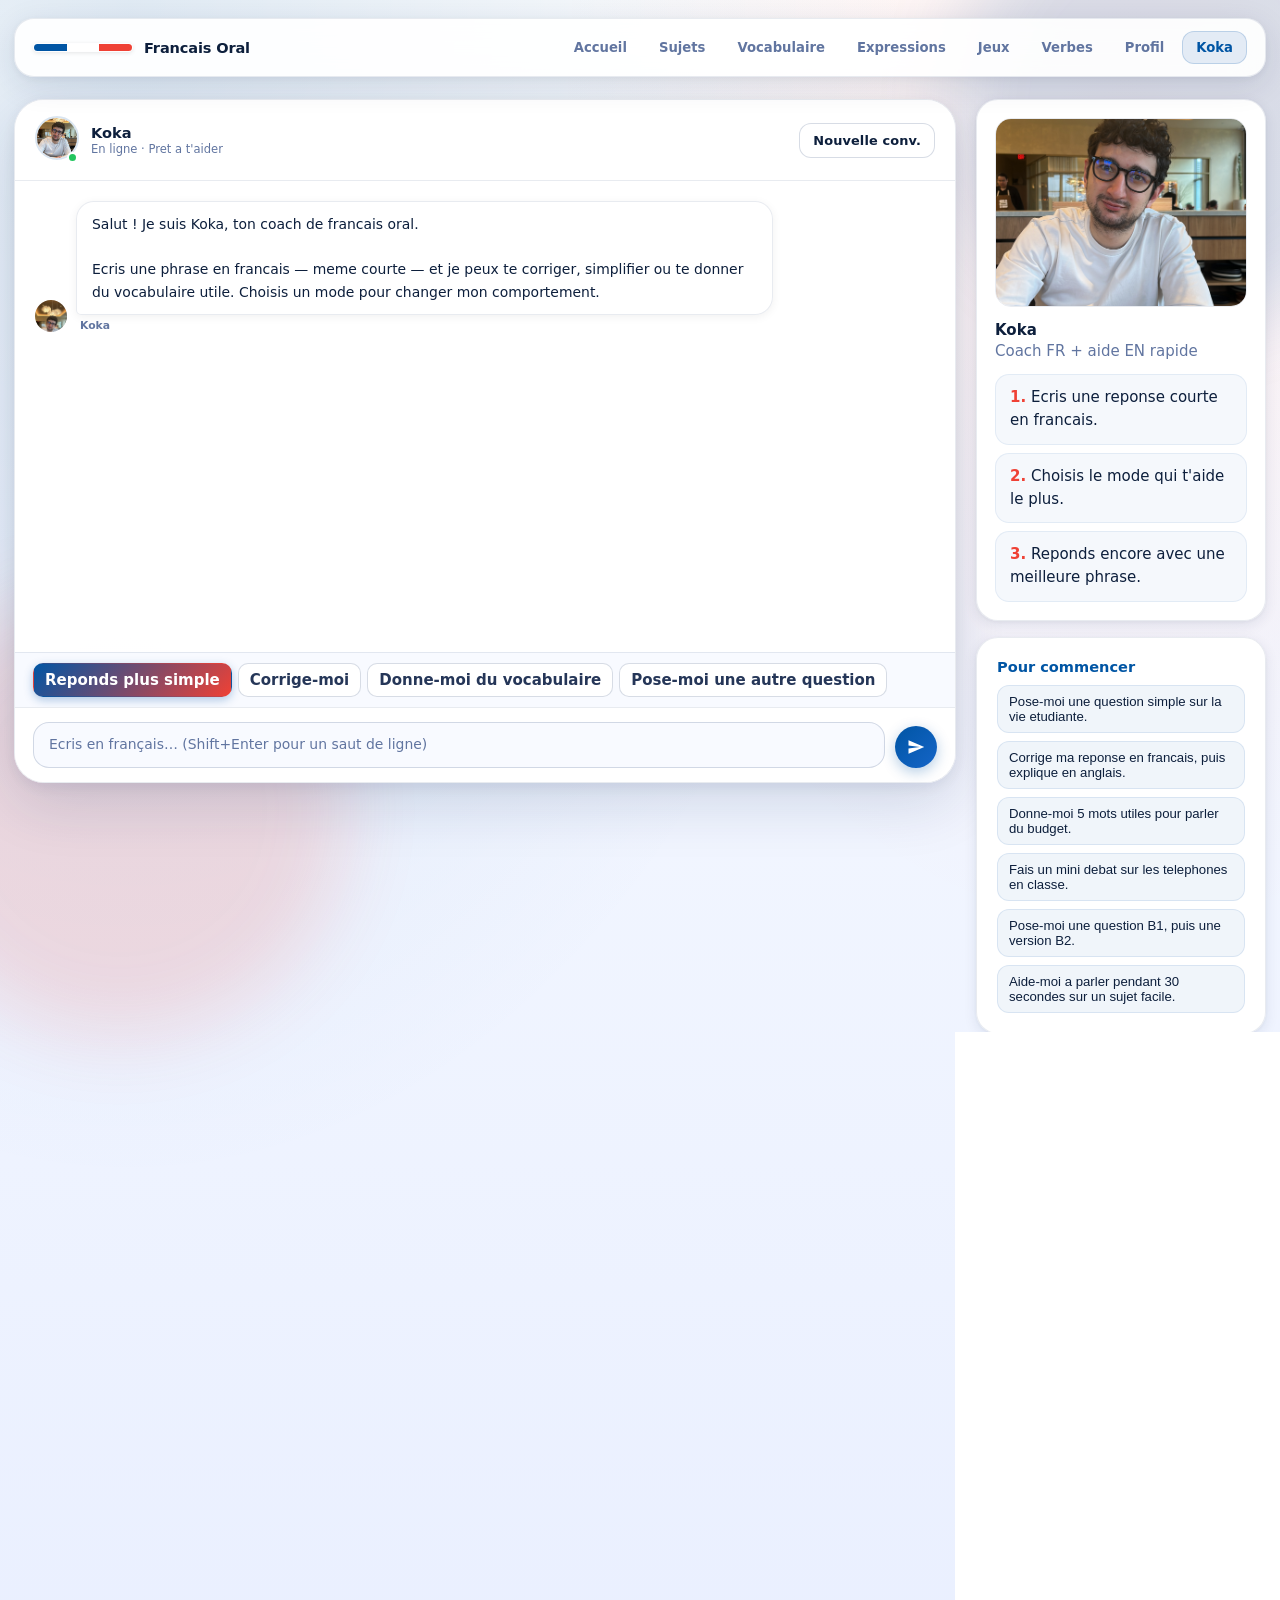
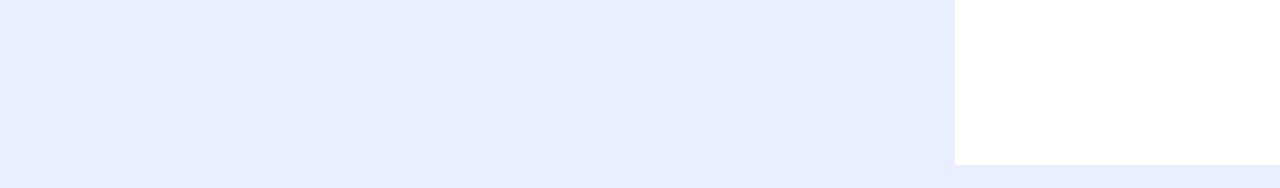
==== commit 96721408: "Profil global, achievements, defi du jour, mode sombre, sons + 15 verbes - 15 verbes irreguliers en " ====
--- a/koka.html
+++ b/koka.html
@@ -26,6 +26,8 @@
         <a class="nav-link" href="./vocabulaire.html">Vocabulaire</a>
         <a class="nav-link" href="./methode.html">Expressions</a>
         <a class="nav-link" href="./vocab-games.html">Jeux</a>
+        <a class="nav-link" href="./verbes.html">Verbes</a>
+        <a class="nav-link" href="./profil.html">Profil</a>
         <a class="nav-link is-active" href="./koka.html">Koka</a>
       </nav>
     </header>
@@ -140,6 +142,9 @@
 
   <script src="./topics-data.js"></script>
   <script src="./content-extensions.js"></script>
+  <script src="./theme-toggle.js"></script>
+  <script src="./sounds.js"></script>
+  <script src="./achievements.js"></script>
   <script src="./koka.js"></script>
 </body>
 </html>
--- a/styles.css
+++ b/styles.css
@@ -1355,6 +1355,53 @@
 .sprint-ready-icon { font-size: 2.2rem; }
 .sprint-ready h3 { margin: 0; color: var(--accent); font-size: 1.2rem; }
 .sprint-ready p  { margin: 0; color: var(--muted); line-height: 1.6; }
+.sprint-ready-tip {
+  font-size: 0.82rem !important;
+  color: var(--accent) !important;
+  font-weight: 600;
+  opacity: 0.8;
+}
+
+/* Timer urgent pulse */
+@keyframes timerPulse {
+  0%, 100% { opacity: 1; }
+  50%       { opacity: 0.55; }
+}
+.sprint-timer-fill.is-urgent {
+  animation: timerPulse 0.4s ease-in-out infinite;
+}
+
+/* Combo badge */
+.sprint-combo {
+  display: inline-flex;
+  align-items: center;
+  justify-content: center;
+  padding: 6px 16px;
+  border-radius: 999px;
+  background: linear-gradient(135deg, #ff9b14, #ff4b6e);
+  color: #fff;
+  font-size: 1rem;
+  font-weight: 900;
+  letter-spacing: 0.02em;
+  box-shadow: 0 2px 12px rgba(255, 75, 110, 0.35);
+  animation: comboPop 0.3s cubic-bezier(0.175, 0.885, 0.32, 1.275);
+}
+@keyframes comboPop {
+  from { transform: scale(0.7); opacity: 0; }
+  to   { transform: scale(1);   opacity: 1; }
+}
+
+/* Word meta label under question */
+.sprint-word-meta {
+  margin: 0;
+  font-size: 0.78rem;
+  font-weight: 600;
+  color: var(--muted);
+  letter-spacing: 0.04em;
+  text-transform: uppercase;
+  opacity: 0.7;
+  min-height: 1em;
+}
 
 .sprint-question {
   margin: 0;
@@ -1410,6 +1457,7 @@
   font-weight: 800;
   color: var(--text);
 }
+.sprint-speed { font-size: 0.95rem !important; }
 
 /* ──────────────────── Flashcard layout ──────────────────── */
 .flash-layout {
@@ -1499,6 +1547,153 @@
 }
 .mini-game-tip { display: grid; gap: 12px; }
 
+/* Shared mini-score row */
+.mini-score-row {
+  display: flex;
+  gap: 16px;
+  flex-wrap: wrap;
+  margin-top: 12px;
+  padding-top: 12px;
+  border-top: 1px solid rgba(0,0,0,0.07);
+}
+.mini-score-item  { display: flex; flex-direction: column; align-items: center; gap: 2px; }
+.mini-score-label { font-size: 0.7rem; text-transform: uppercase; letter-spacing: 0.06em; color: var(--muted); font-weight: 700; }
+.mini-score-item strong { font-size: 1.25rem; font-weight: 800; color: var(--accent); }
+
+/* Conjugaison — tense badge */
+.conj-tense-badge {
+  display: inline-block;
+  padding: 3px 12px;
+  border-radius: 999px;
+  font-size: 0.78rem;
+  font-weight: 800;
+  letter-spacing: 0.04em;
+  text-transform: uppercase;
+  background: rgba(0,85,164,0.1);
+  color: var(--accent);
+}
+.conj-tense-present  { background: rgba(132,211,93,0.18);  color: #3a7d1a; }
+.conj-tense-passe    { background: rgba(255,177,75,0.22);  color: #a05a00; }
+.conj-tense-imparfait{ background: rgba(136,164,255,0.22); color: #3050a0; }
+
+/* Hint line under wrong answer */
+.conj-hint {
+  margin: 4px 0 0;
+  font-size: 0.82rem;
+  color: var(--accent);
+  font-weight: 600;
+  min-height: 1.2em;
+  font-style: italic;
+}
+
+/* Select box small variant */
+.select-box.small { padding: 6px 10px; font-size: 0.86rem; }
+
+/* Intrus source reveal */
+.intrus-source {
+  margin: 4px 0 0;
+  font-size: 0.82rem;
+  color: var(--muted);
+  font-style: italic;
+  min-height: 1.2em;
+}
+
+/* Mission timer */
+.mission-timer-wrap {
+  display: flex;
+  align-items: center;
+  gap: 10px;
+  margin-bottom: 10px;
+  flex-wrap: wrap;
+}
+.mission-timer-bar {
+  flex: 1;
+  min-width: 100px;
+  height: 10px;
+  border-radius: 999px;
+  background: rgba(0,85,164,0.1);
+  overflow: hidden;
+}
+.mission-timer-val {
+  font-size: 1rem;
+  font-weight: 800;
+  min-width: 3ch;
+  color: var(--text);
+}
+.mission-question { font-size: 1.22rem !important; margin-bottom: 6px; }
+
+/* Intrus & Conjugaison — boutons plus larges pour les mots complets */
+.conj-btn, .intrus-btn {
+  min-width: 140px;
+  font-size: 1rem;
+  font-weight: 700;
+  padding: 14px 20px;
+  text-align: center;
+  border-radius: 14px;
+}
+
+/* ── Construis la phrase ─────────────────────────────── */
+.phrase-translation {
+  font-size: 1rem;
+  font-weight: 700;
+  color: var(--accent);
+  margin: 0 0 12px;
+  font-style: italic;
+}
+.phrase-drop-zone {
+  min-height: 60px;
+  padding: 12px;
+  border-radius: 14px;
+  border: 2px dashed rgba(0,85,164,0.25);
+  background: rgba(0,85,164,0.03);
+  display: flex;
+  gap: 8px;
+  flex-wrap: wrap;
+  align-items: center;
+  margin-bottom: 14px;
+}
+.phrase-placeholder {
+  color: var(--muted);
+  font-size: 0.9rem;
+  font-style: italic;
+}
+.phrase-chip {
+  display: inline-flex;
+  align-items: center;
+  padding: 8px 14px;
+  border-radius: 10px;
+  background: var(--accent);
+  color: #fff;
+  font-size: 0.95rem;
+  font-weight: 700;
+  cursor: pointer;
+  border: none;
+  transition: opacity 0.15s, transform 0.1s;
+}
+.phrase-chip:hover  { opacity: 0.85; transform: scale(0.97); }
+.phrase-chip.correct{ background: #3bb55a; }
+.phrase-chip.wrong  { background: #d93a3a; }
+
+.phrase-word-bank {
+  display: flex;
+  gap: 8px;
+  flex-wrap: wrap;
+  margin-bottom: 12px;
+}
+.phrase-word-btn {
+  padding: 10px 16px;
+  border-radius: 10px;
+  font-size: 0.95rem;
+  font-weight: 700;
+  background: var(--panel-strong);
+  border: 1.5px solid var(--line);
+  cursor: pointer;
+  transition: opacity 0.15s, transform 0.1s;
+}
+.phrase-word-btn:hover:not(:disabled) { transform: translateY(-2px); border-color: var(--accent); }
+.phrase-word-btn.used { opacity: 0.3; cursor: not-allowed; }
+.phrase-word-btn:disabled { opacity: 0.3; cursor: not-allowed; }
+
 /* ──────────────────── Responsive games ──────────────────── */
 @media (max-width: 860px) {
   .sprint-layout,
@@ -1510,3 +1705,1426 @@
   .sprint-options { grid-template-columns: 1fr; }
   .game-tab { min-width: 0; font-size: 0.82rem; padding: 9px 10px; }
 }
+
+/* ──────────────────── Verbs page ──────────────────── */
+.page-verbs .shell { gap: 22px; }
+
+.verb-hero {
+  display: grid;
+  grid-template-columns: 1fr 280px;
+  gap: 22px;
+  padding: 28px 30px;
+  border-radius: 26px;
+  background:
+    linear-gradient(135deg, rgba(0, 85, 164, 0.08), rgba(239, 65, 53, 0.06)),
+    var(--panel);
+  border: 1px solid var(--line);
+  box-shadow: var(--shadow-sm);
+}
+.verb-hero-copy h1 {
+  margin: 8px 0 12px;
+  font-size: clamp(1.6rem, 3vw, 2.1rem);
+  line-height: 1.18;
+  letter-spacing: -0.01em;
+}
+.verb-hero-copy p {
+  margin: 0 0 16px;
+  color: var(--muted);
+  line-height: 1.6;
+  max-width: 580px;
+}
+.verb-hero-pills {
+  display: flex;
+  flex-wrap: wrap;
+  gap: 8px;
+}
+.verb-hero-pills .pill {
+  font-weight: 700;
+  font-size: 0.82rem;
+  padding: 6px 12px;
+  border-radius: 999px;
+  border: 1px solid transparent;
+}
+.pill-blue   { background: rgba(0, 85, 164, 0.12);  color: #0055a4; border-color: rgba(0, 85, 164, 0.2); }
+.pill-red    { background: rgba(239, 65, 53, 0.12); color: #c53225; border-color: rgba(239, 65, 53, 0.22); }
+.pill-green  { background: rgba(46, 160, 86, 0.12); color: #2e8b4f; border-color: rgba(46, 160, 86, 0.22); }
+.pill-amber  { background: rgba(214, 140, 38, 0.14); color: #9a6310; border-color: rgba(214, 140, 38, 0.24); }
+.pill-violet { background: rgba(137, 95, 214, 0.14); color: #6c3fc8; border-color: rgba(137, 95, 214, 0.24); }
+
+.verb-hero-stats {
+  display: grid;
+  gap: 12px;
+  align-content: start;
+}
+.stat-card.mini {
+  padding: 14px 16px;
+  border-radius: 16px;
+  background: var(--panel-strong);
+  border: 1px solid var(--line);
+  display: grid;
+  gap: 2px;
+}
+.stat-card.mini .stat-value {
+  font-size: 1.6rem;
+  color: var(--accent);
+}
+
+/* Roue des verbes */
+.verb-wheel-slot {
+  display: grid;
+  grid-template-columns: repeat(3, 1fr);
+  gap: 10px;
+  margin: 14px 0 10px;
+}
+.verb-wheel-item {
+  padding: 14px 10px;
+  text-align: center;
+  border-radius: 16px;
+  background: linear-gradient(135deg, rgba(0, 85, 164, 0.08), rgba(239, 65, 53, 0.06));
+  border: 1px solid var(--line);
+  font-weight: 800;
+  font-size: 1.05rem;
+  color: var(--text);
+  letter-spacing: 0.01em;
+  box-shadow: var(--shadow-xs);
+  min-height: 58px;
+  display: flex;
+  align-items: center;
+  justify-content: center;
+}
+.verb-wheel-item:nth-child(1) {
+  background: linear-gradient(135deg, rgba(0, 85, 164, 0.14), rgba(0, 85, 164, 0.04));
+}
+.verb-wheel-item:nth-child(2) {
+  background: linear-gradient(135deg, rgba(255, 255, 255, 0.4), rgba(230, 230, 230, 0.22));
+  color: #0055a4;
+}
+.verb-wheel-item:nth-child(3) {
+  background: linear-gradient(135deg, rgba(239, 65, 53, 0.16), rgba(239, 65, 53, 0.04));
+  color: #c53225;
+}
+
+/* Type la conjugaison */
+.type-prompt {
+  display: flex;
+  align-items: center;
+  gap: 14px;
+  flex-wrap: wrap;
+  padding: 16px 18px;
+  border-radius: 16px;
+  background: var(--panel-strong);
+  border: 1px solid var(--line);
+  margin: 10px 0;
+}
+.type-prompt strong {
+  font-size: 1.3rem;
+  color: #0055a4;
+  font-weight: 900;
+}
+.type-prompt span:not(.conj-tense-badge) {
+  color: var(--muted);
+  font-size: 0.95rem;
+}
+.type-form {
+  display: flex;
+  gap: 10px;
+  margin-top: 10px;
+}
+.type-input {
+  flex: 1;
+  padding: 14px 18px;
+  border-radius: 14px;
+  border: 2px solid var(--line);
+  background: var(--panel);
+  color: var(--text);
+  font: inherit;
+  font-size: 1.05rem;
+  transition: border-color 0.18s ease, box-shadow 0.18s ease;
+}
+.type-input:focus {
+  outline: none;
+  border-color: #0055a4;
+  box-shadow: 0 0 0 4px rgba(0, 85, 164, 0.15);
+}
+
+@media (max-width: 860px) {
+  .verb-hero { grid-template-columns: 1fr; padding: 22px; }
+  .verb-hero-stats { grid-template-columns: 1fr 1fr; }
+}
+@media (max-width: 520px) {
+  .verb-wheel-slot { grid-template-columns: 1fr; }
+  .verb-hero-stats { grid-template-columns: 1fr; }
+}
+
+/* ──────────────────── Difficulty toggle ──────────────────── */
+.games-stat-difficulty { display: flex; flex-direction: column; gap: 6px; }
+.diff-toggle {
+  display: inline-flex;
+  background: var(--panel-strong);
+  border: 1px solid var(--line);
+  border-radius: 999px;
+  padding: 3px;
+  gap: 2px;
+}
+.diff-btn {
+  border: none;
+  background: transparent;
+  color: var(--muted);
+  font: inherit;
+  font-size: 0.78rem;
+  font-weight: 700;
+  padding: 6px 13px;
+  border-radius: 999px;
+  cursor: pointer;
+  transition: all 0.15s ease;
+}
+.diff-btn:hover { color: var(--text); }
+.diff-btn.is-active {
+  background: linear-gradient(135deg, #0055a4, #1565c8);
+  color: #fff;
+  box-shadow: 0 2px 8px rgba(0,85,164,0.25);
+}
+.diff-btn[data-diff="medium"].is-active { background: linear-gradient(135deg, #d68c26, #f0a93a); box-shadow: 0 2px 8px rgba(214,140,38,0.32); }
+.diff-btn[data-diff="hard"].is-active   { background: linear-gradient(135deg, #c53225, #ef4135); box-shadow: 0 2px 8px rgba(239,65,53,0.32); }
+
+/* Wider tab grid */
+.game-tabs-nav-grid {
+  display: grid;
+  grid-template-columns: repeat(auto-fit, minmax(140px, 1fr));
+  gap: 6px;
+}
+.game-tabs-nav-grid .game-tab { flex: initial; }
+
+/* ──────────────────── Anagrammes ──────────────────── */
+.anagram-clue {
+  display: flex;
+  justify-content: space-between;
+  align-items: baseline;
+  gap: 12px;
+  flex-wrap: wrap;
+  margin: 8px 0 14px;
+  padding: 12px 16px;
+  border-radius: 14px;
+  background: var(--panel-strong);
+  border: 1px solid var(--line);
+}
+.anagram-en {
+  font-size: 1.05rem;
+  font-weight: 800;
+  color: #0055a4;
+}
+.anagram-meta {
+  font-size: 0.78rem;
+  color: var(--muted);
+  text-transform: uppercase;
+  letter-spacing: 0.07em;
+}
+.anagram-letters,
+.anagram-slot {
+  display: flex;
+  flex-wrap: wrap;
+  gap: 8px;
+  margin: 10px 0;
+  min-height: 56px;
+  padding: 10px;
+  border-radius: 14px;
+  background: var(--panel);
+  border: 1px dashed var(--line);
+}
+.anagram-slot {
+  background: linear-gradient(135deg, rgba(0,85,164,0.05), rgba(239,65,53,0.04));
+  border-style: solid;
+  border-color: rgba(0,85,164,0.2);
+}
+.letter-tile {
+  min-width: 42px;
+  height: 42px;
+  padding: 0 10px;
+  border-radius: 10px;
+  border: 2px solid var(--line);
+  background: var(--panel-strong);
+  font: inherit;
+  font-weight: 800;
+  font-size: 1.18rem;
+  text-transform: uppercase;
+  cursor: pointer;
+  transition: all 0.12s ease;
+  color: var(--text);
+}
+.letter-tile:hover { border-color: #0055a4; transform: translateY(-1px); }
+.letter-tile.used  { opacity: 0.25; cursor: not-allowed; transform: none; }
+.letter-tile-placed {
+  background: linear-gradient(135deg, #0055a4, #1565c8);
+  color: #fff;
+  border-color: transparent;
+  box-shadow: 0 3px 10px rgba(0,85,164,0.25);
+}
+.anagram-actions {
+  display: flex;
+  gap: 8px;
+  flex-wrap: wrap;
+  margin-top: 6px;
+}
+
+/* ──────────────────── Memory ──────────────────── */
+.memory-meta {
+  display: flex;
+  flex-wrap: wrap;
+  gap: 14px;
+  padding: 10px 14px;
+  border-radius: 12px;
+  background: var(--panel-strong);
+  border: 1px solid var(--line);
+  margin: 8px 0 14px;
+  font-size: 0.88rem;
+  color: var(--muted);
+}
+.memory-meta-item strong { color: var(--text); margin-left: 4px; }
+.memory-grid {
+  display: grid;
+  gap: 8px;
+  margin: 6px 0 12px;
+}
+.memory-card {
+  position: relative;
+  aspect-ratio: 3 / 2;
+  min-height: 64px;
+  border: none;
+  border-radius: 12px;
+  cursor: pointer;
+  background: linear-gradient(135deg, #0055a4, #1565c8);
+  color: #fff;
+  overflow: hidden;
+  font: inherit;
+  transition: transform 0.18s ease, box-shadow 0.18s ease;
+  box-shadow: 0 3px 10px rgba(0,85,164,0.18);
+}
+.memory-card:hover { transform: translateY(-2px); }
+.memory-back,
+.memory-front {
+  position: absolute;
+  inset: 0;
+  display: flex;
+  align-items: center;
+  justify-content: center;
+  padding: 6px 10px;
+  text-align: center;
+  font-weight: 700;
+  font-size: 0.95rem;
+  line-height: 1.2;
+  transition: opacity 0.18s ease, transform 0.18s ease;
+}
+.memory-back { background: linear-gradient(135deg, #0055a4, #1565c8); color: #fff; font-size: 1.6rem; opacity: 1; }
+.memory-front { background: var(--panel); color: var(--text); opacity: 0; transform: scale(0.92); }
+.memory-card.is-flipped .memory-back { opacity: 0; }
+.memory-card.is-flipped .memory-front { opacity: 1; transform: scale(1); }
+.memory-card.is-matched {
+  background: linear-gradient(135deg, #2ea056, #4cc474);
+  box-shadow: 0 3px 14px rgba(46,160,86,0.32);
+  cursor: default;
+}
+.memory-card.is-matched .memory-front { color: #0a4623; background: rgba(255,255,255,0.92); }
+.memory-card-en .memory-front { font-style: italic; color: #c53225; }
+
+/* ──────────────────── Pendu ──────────────────── */
+.pendu-arena {
+  display: grid;
+  grid-template-columns: auto 1fr;
+  gap: 16px;
+  align-items: center;
+  margin: 8px 0 14px;
+  padding: 14px 16px;
+  background: var(--panel-strong);
+  border-radius: 14px;
+  border: 1px solid var(--line);
+}
+.pendu-figure pre {
+  margin: 0;
+  font: 600 1rem/1.1 ui-monospace, "SF Mono", Menlo, monospace;
+  color: #0055a4;
+  white-space: pre;
+}
+.pendu-side { display: grid; gap: 10px; }
+.pendu-word {
+  font-size: 1.6rem;
+  font-weight: 900;
+  letter-spacing: 0.18em;
+  color: var(--text);
+}
+.pendu-info {
+  display: flex;
+  gap: 16px;
+  font-size: 0.85rem;
+  color: var(--muted);
+}
+.pendu-info strong { color: var(--text); margin-left: 4px; }
+.pendu-keyboard {
+  display: grid;
+  gap: 6px;
+  margin: 6px 0;
+}
+.pendu-kbd-row {
+  display: flex;
+  gap: 5px;
+  justify-content: center;
+}
+.pendu-key {
+  flex: 1;
+  max-width: 42px;
+  height: 42px;
+  border-radius: 8px;
+  border: 1px solid var(--line);
+  background: var(--panel-strong);
+  font: inherit;
+  font-weight: 700;
+  font-size: 0.95rem;
+  text-transform: uppercase;
+  cursor: pointer;
+  transition: all 0.12s ease;
+  color: var(--text);
+}
+.pendu-key:hover { border-color: #0055a4; transform: translateY(-1px); }
+.pendu-key.correct { background: linear-gradient(135deg, #2ea056, #4cc474); color: #fff; border-color: transparent; }
+.pendu-key.wrong   { background: linear-gradient(135deg, #c53225, #ef4135); color: #fff; border-color: transparent; opacity: 0.9; }
+
+/* ──────────────────── Dictee ──────────────────── */
+.dictee-prompt {
+  display: flex;
+  align-items: center;
+  gap: 14px;
+  flex-wrap: wrap;
+  padding: 18px 20px;
+  border-radius: 16px;
+  background: linear-gradient(135deg, rgba(0,85,164,0.08), rgba(239,65,53,0.04));
+  border: 1px solid var(--line);
+  margin: 10px 0;
+}
+.dictee-tag {
+  background: linear-gradient(135deg, #0055a4, #1565c8);
+  color: #fff;
+  font-weight: 800;
+  font-size: 0.78rem;
+  padding: 4px 10px;
+  border-radius: 999px;
+  letter-spacing: 0.08em;
+}
+.dictee-word { font-size: 1.5rem; font-weight: 900; color: var(--text); }
+.dictee-meta { color: var(--muted); font-size: 0.85rem; margin-left: auto; }
+
+/* ──────────────────── Vrai ou faux ──────────────────── */
+.vf-card {
+  display: grid;
+  grid-template-columns: 1fr auto 1fr;
+  gap: 14px;
+  align-items: center;
+  padding: 22px;
+  border-radius: 18px;
+  background: linear-gradient(135deg, rgba(0,85,164,0.07), rgba(239,65,53,0.06));
+  border: 1px solid var(--line);
+  margin: 10px 0 14px;
+  text-align: center;
+}
+.vf-fr { font-size: 1.4rem; font-weight: 900; color: #0055a4; }
+.vf-en { font-size: 1.3rem; font-weight: 800; color: #c53225; font-style: italic; }
+.vf-arrow {
+  font-size: 1.8rem;
+  font-weight: 900;
+  color: var(--muted);
+  opacity: 0.6;
+}
+.vf-actions {
+  display: grid;
+  grid-template-columns: 1fr 1fr;
+  gap: 10px;
+}
+.btn-vf {
+  padding: 16px;
+  font-size: 1.05rem;
+  font-weight: 800;
+  border-radius: 14px;
+  border: none;
+  cursor: pointer;
+  transition: all 0.15s ease;
+  color: #fff;
+}
+.btn-vf-true  { background: linear-gradient(135deg, #2ea056, #4cc474); box-shadow: 0 3px 12px rgba(46,160,86,0.25); }
+.btn-vf-false { background: linear-gradient(135deg, #c53225, #ef4135); box-shadow: 0 3px 12px rgba(239,65,53,0.28); }
+.btn-vf:hover:not(:disabled) { transform: translateY(-2px); }
+.btn-vf:disabled { opacity: 0.55; cursor: not-allowed; }
+.btn-vf.correct  { box-shadow: 0 0 0 3px rgba(46,160,86,0.4); }
+.btn-vf.wrong    { opacity: 0.5; }
+
+/* ──────────────────── Tri par theme ──────────────────── */
+.tri-layout { grid-template-columns: 1.6fr 1fr; }
+.tri-bank {
+  display: flex;
+  flex-wrap: wrap;
+  gap: 8px;
+  padding: 14px;
+  min-height: 70px;
+  border: 1px dashed var(--line);
+  border-radius: 14px;
+  background: var(--panel);
+  margin: 8px 0 14px;
+}
+.tri-word {
+  padding: 10px 16px;
+  border-radius: 999px;
+  border: 2px solid var(--line);
+  background: var(--panel-strong);
+  font: inherit;
+  font-weight: 700;
+  font-size: 0.95rem;
+  cursor: pointer;
+  transition: all 0.12s ease;
+  color: var(--text);
+}
+.tri-word:hover { border-color: #0055a4; transform: translateY(-1px); }
+.tri-word.is-selected {
+  background: linear-gradient(135deg, #0055a4, #1565c8);
+  color: #fff;
+  border-color: transparent;
+  box-shadow: 0 3px 10px rgba(0,85,164,0.3);
+}
+.tri-word.shake { animation: tri-shake 0.4s ease; }
+@keyframes tri-shake {
+  0%, 100% { transform: translateX(0); }
+  25% { transform: translateX(-6px); }
+  75% { transform: translateX(6px); }
+}
+.tri-categories {
+  display: grid;
+  grid-template-columns: repeat(auto-fit, minmax(180px, 1fr));
+  gap: 12px;
+}
+.tri-category {
+  padding: 14px;
+  border-radius: 14px;
+  background: var(--panel-strong);
+  border: 1px solid var(--line);
+}
+.tri-cat-title {
+  margin: 0 0 10px;
+  font-size: 0.92rem;
+  color: #0055a4;
+  text-transform: uppercase;
+  letter-spacing: 0.06em;
+}
+.tri-cat-slot {
+  min-height: 88px;
+  border: 1px dashed var(--line);
+  border-radius: 10px;
+  padding: 10px;
+  display: flex;
+  flex-wrap: wrap;
+  gap: 6px;
+  cursor: pointer;
+  transition: background 0.15s ease;
+}
+.tri-cat-slot:hover { background: rgba(0,85,164,0.04); }
+.tri-chip {
+  padding: 6px 12px;
+  border-radius: 999px;
+  font-weight: 700;
+  font-size: 0.85rem;
+}
+.tri-chip-ok { background: linear-gradient(135deg, #2ea056, #4cc474); color: #fff; }
+
+/* ──────────────────── Responsive new games ──────────────────── */
+@media (max-width: 860px) {
+  .tri-layout { grid-template-columns: 1fr; }
+  .pendu-arena { grid-template-columns: 1fr; text-align: center; }
+  .vf-card { grid-template-columns: 1fr; }
+  .vf-arrow { transform: rotate(90deg); }
+}
+@media (max-width: 520px) {
+  .pendu-key { max-width: none; }
+  .memory-card { font-size: 0.82rem; min-height: 56px; }
+  .dictee-word { font-size: 1.2rem; }
+}
+
+/* ──────────────────── Phrase XL ──────────────────── */
+.phrasexl-card { background: linear-gradient(140deg, rgba(0,85,164,0.05), rgba(239,65,53,0.04)); }
+.pxl-combo-pill {
+  display: inline-flex;
+  align-items: center;
+  padding: 6px 14px;
+  border-radius: 999px;
+  background: var(--panel);
+  border: 2px solid var(--line);
+  font-weight: 900;
+  font-size: 0.92rem;
+  color: var(--muted);
+  transition: all 0.22s ease;
+}
+.pxl-combo-pill.is-big {
+  background: linear-gradient(135deg, #d68c26, #f0a93a);
+  border-color: transparent;
+  color: #fff;
+  transform: scale(1.06);
+  box-shadow: 0 4px 14px rgba(214,140,38,0.32);
+}
+.pxl-combo-pill.is-huge {
+  background: linear-gradient(135deg, #c53225, #ef4135);
+  transform: scale(1.14) rotate(-2deg);
+  box-shadow: 0 6px 20px rgba(239,65,53,0.45);
+}
+.pxl-sentence {
+  padding: 22px 24px;
+  border-radius: 16px;
+  background: var(--panel-strong);
+  border: 1px solid var(--line);
+  font-size: 1.18rem;
+  line-height: 1.85;
+  margin: 10px 0 14px;
+  font-weight: 500;
+}
+.pxl-slot {
+  display: inline-block;
+  min-width: 52px;
+  padding: 2px 10px;
+  margin: 0 2px;
+  text-align: center;
+  border-radius: 8px;
+  border: 2px dashed var(--line);
+  color: var(--muted);
+  cursor: pointer;
+  font-weight: 800;
+  transition: all 0.15s ease;
+}
+.pxl-slot:hover { border-color: #0055a4; }
+.pxl-slot.is-active {
+  border-style: solid;
+  border-color: #0055a4;
+  background: rgba(0,85,164,0.09);
+  color: #0055a4;
+  box-shadow: 0 0 0 3px rgba(0,85,164,0.15);
+}
+.pxl-slot.is-good {
+  border-color: transparent;
+  background: linear-gradient(135deg, #2ea056, #4cc474);
+  color: #fff;
+  cursor: default;
+}
+.pxl-slot.is-recov {
+  border-color: transparent;
+  background: linear-gradient(135deg, #d68c26, #f0a93a);
+  color: #fff;
+  cursor: default;
+}
+.pxl-slot.is-bad {
+  border-color: transparent;
+  background: linear-gradient(135deg, #c53225, #ef4135);
+  color: #fff;
+  cursor: default;
+}
+.pxl-banks {
+  display: grid;
+  gap: 10px;
+  margin-bottom: 10px;
+}
+.pxl-bank {
+  padding: 10px 14px;
+  border-radius: 12px;
+  background: var(--panel);
+  border: 1px solid var(--line);
+  transition: all 0.18s ease;
+}
+.pxl-bank.is-active {
+  background: linear-gradient(135deg, rgba(0,85,164,0.06), rgba(0,85,164,0.02));
+  border-color: rgba(0,85,164,0.35);
+  box-shadow: 0 3px 12px rgba(0,85,164,0.10);
+}
+.pxl-bank-label {
+  display: inline-block;
+  margin-bottom: 6px;
+  font-size: 0.72rem;
+  letter-spacing: 0.08em;
+  text-transform: uppercase;
+  color: var(--muted);
+  font-weight: 800;
+}
+.pxl-bank-row {
+  display: flex;
+  gap: 8px;
+  flex-wrap: wrap;
+}
+.pxl-opt {
+  padding: 10px 18px;
+  border-radius: 999px;
+  border: 2px solid var(--line);
+  background: var(--panel-strong);
+  font: inherit;
+  font-weight: 700;
+  cursor: pointer;
+  transition: all 0.12s ease;
+  color: var(--text);
+}
+.pxl-opt:hover { border-color: #0055a4; transform: translateY(-1px); }
+.pxl-opt.correct { background: linear-gradient(135deg, #2ea056, #4cc474); color: #fff; border-color: transparent; }
+.pxl-opt.wrong {
+  background: linear-gradient(135deg, #c53225, #ef4135);
+  color: #fff;
+  border-color: transparent;
+  animation: pxl-shake 0.38s ease;
+}
+@keyframes pxl-shake {
+  0%, 100% { transform: translateX(0); }
+  25% { transform: translateX(-5px); }
+  75% { transform: translateX(5px); }
+}
+
+/* ──────────────────── Chaine ──────────────────── */
+.chaine-card { background: linear-gradient(140deg, rgba(122,61,240,0.06), rgba(21,164,137,0.04)); }
+.chaine-sentence {
+  min-height: 70px;
+  padding: 18px 20px;
+  border-radius: 14px;
+  background: var(--panel-strong);
+  border: 1px solid var(--line);
+  margin: 10px 0 12px;
+  display: flex;
+  flex-wrap: wrap;
+  gap: 8px;
+  align-items: center;
+  font-size: 1.12rem;
+  line-height: 1.6;
+}
+.chaine-placeholder { color: var(--muted); font-style: italic; }
+.chaine-chip {
+  padding: 6px 14px;
+  border-radius: 999px;
+  background: linear-gradient(135deg, #7a3df0, #9154ff);
+  color: #fff;
+  font-weight: 700;
+  font-size: 0.98rem;
+  box-shadow: 0 2px 8px rgba(122,61,240,0.25);
+}
+.chaine-chip:nth-child(even) { background: linear-gradient(135deg, #15a489, #23c6a9); box-shadow: 0 2px 8px rgba(21,164,137,0.25); }
+.chaine-options {
+  display: flex;
+  flex-wrap: wrap;
+  gap: 8px;
+  margin-top: 6px;
+}
+.chaine-brick {
+  padding: 12px 18px;
+  border-radius: 14px;
+  border: 2px solid var(--line);
+  background: var(--panel-strong);
+  font: inherit;
+  font-weight: 700;
+  cursor: pointer;
+  transition: all 0.14s ease;
+  color: var(--text);
+}
+.chaine-brick:hover { border-color: #7a3df0; transform: translateY(-2px); box-shadow: 0 4px 12px rgba(122,61,240,0.18); }
+.chaine-brick-end {
+  background: linear-gradient(135deg, #d68c26, #f0a93a);
+  color: #fff;
+  border-color: transparent;
+  box-shadow: 0 3px 10px rgba(214,140,38,0.25);
+}
+.chaine-brick-end:hover { transform: translateY(-2px) scale(1.03); }
+
+/* ──────────────────── Gemmes ──────────────────── */
+.gem-hero {
+  display: grid;
+  grid-template-columns: 1.4fr 1fr;
+  gap: 16px;
+  padding: 22px 26px;
+  border-radius: 20px;
+  background:
+    radial-gradient(circle at 0% 0%, rgba(122,61,240,0.15), transparent 45%),
+    radial-gradient(circle at 100% 100%, rgba(239,65,53,0.12), transparent 50%),
+    var(--panel-strong);
+  border: 1px solid var(--line);
+  align-items: center;
+  margin-bottom: 12px;
+}
+.gem-hero h2 { margin: 6px 0; font-size: clamp(1.3rem, 2.8vw, 1.7rem); }
+.gem-hero p  { margin: 0; color: var(--muted); }
+.gem-hero-stats {
+  display: grid;
+  grid-template-columns: 1fr 1fr;
+  gap: 10px;
+}
+.gem-main-grid {
+  display: grid;
+  grid-template-columns: 1.5fr 1fr;
+  gap: 14px;
+}
+.gem-play-card { min-height: 320px; }
+.gem-answer-grid {
+  display: grid;
+  grid-template-columns: 1fr 1fr;
+  gap: 10px;
+  margin: 12px 0;
+}
+.gem-opt {
+  padding: 14px 18px;
+  border-radius: 14px;
+  border: 2px solid var(--line);
+  background: var(--panel-strong);
+  font: inherit;
+  font-weight: 700;
+  font-size: 0.98rem;
+  cursor: pointer;
+  transition: all 0.14s ease;
+  color: var(--text);
+  text-align: center;
+}
+.gem-opt:hover:not(:disabled) { border-color: #7a3df0; transform: translateY(-1px); }
+.gem-opt:disabled { cursor: default; }
+.gem-opt.correct { background: linear-gradient(135deg, #2ea056, #4cc474); color: #fff; border-color: transparent; box-shadow: 0 3px 12px rgba(46,160,86,0.28); }
+.gem-opt.wrong   { background: linear-gradient(135deg, #c53225, #ef4135); color: #fff; border-color: transparent; opacity: 0.9; }
+
+.gem-themes-card { max-height: 520px; overflow-y: auto; }
+.gem-theme-list {
+  display: grid;
+  gap: 8px;
+  margin-top: 6px;
+}
+.gem-theme-btn {
+  --accent: #7a3df0;
+  display: grid;
+  gap: 6px;
+  padding: 12px 14px;
+  border-radius: 14px;
+  border: 2px solid var(--line);
+  background: var(--panel-strong);
+  font: inherit;
+  cursor: pointer;
+  text-align: left;
+  color: var(--text);
+  transition: all 0.14s ease;
+}
+.gem-theme-btn:hover { border-color: var(--accent); transform: translateY(-1px); }
+.gem-theme-btn.is-active {
+  border-color: var(--accent);
+  background: linear-gradient(135deg, color-mix(in srgb, var(--accent) 10%, var(--panel-strong)), var(--panel-strong));
+  box-shadow: 0 3px 12px color-mix(in srgb, var(--accent) 22%, transparent);
+}
+.gem-theme-head {
+  display: flex;
+  align-items: center;
+  gap: 8px;
+  font-weight: 800;
+  font-size: 0.98rem;
+}
+.gem-theme-icon { font-size: 1.3rem; }
+.gem-theme-title { flex: 1; }
+.gem-theme-meta {
+  font-size: 0.78rem;
+  color: var(--muted);
+}
+.gem-bar {
+  height: 7px;
+  border-radius: 999px;
+  background: var(--line);
+  overflow: hidden;
+}
+.gem-bar-fill {
+  height: 100%;
+  background: linear-gradient(90deg, var(--accent), color-mix(in srgb, var(--accent) 70%, white));
+  border-radius: 999px;
+  transition: width 0.3s ease;
+}
+
+/* ──────────────────── Responsive ──────────────────── */
+@media (max-width: 860px) {
+  .gem-hero { grid-template-columns: 1fr; }
+  .gem-main-grid { grid-template-columns: 1fr; }
+  .gem-answer-grid { grid-template-columns: 1fr; }
+  .gem-themes-card { max-height: none; }
+}
+@media (max-width: 520px) {
+  .pxl-sentence { font-size: 1.05rem; padding: 16px; }
+  .chaine-sentence { font-size: 1rem; padding: 14px; }
+  .gem-hero { padding: 16px; }
+}
+
+/* ──────────────────── Bingo des prepositions ──────────────────── */
+.bingo-call {
+  padding: 16px 20px;
+  border-radius: 14px;
+  background: linear-gradient(135deg, rgba(214,140,38,0.10), rgba(239,65,53,0.06));
+  border: 1px solid var(--line);
+  font-size: 1.08rem;
+  font-weight: 600;
+  margin: 8px 0 14px;
+  text-align: center;
+  color: var(--text);
+  min-height: 48px;
+  display: flex;
+  align-items: center;
+  justify-content: center;
+}
+.bingo-grid {
+  display: grid;
+  grid-template-columns: repeat(5, 1fr);
+  gap: 6px;
+  margin: 6px 0;
+}
+.bingo-cell {
+  aspect-ratio: 1 / 1;
+  display: flex;
+  align-items: center;
+  justify-content: center;
+  border: 2px solid var(--line);
+  background: var(--panel-strong);
+  font: inherit;
+  font-weight: 700;
+  font-size: 0.92rem;
+  border-radius: 12px;
+  cursor: pointer;
+  padding: 4px;
+  text-align: center;
+  transition: all 0.14s ease;
+  color: var(--text);
+}
+.bingo-cell:hover { border-color: #d68c26; transform: translateY(-1px); }
+.bingo-cell.is-marked {
+  background: linear-gradient(135deg, #2ea056, #4cc474);
+  color: #fff;
+  border-color: transparent;
+  cursor: default;
+  box-shadow: 0 2px 8px rgba(46,160,86,0.25);
+}
+.bingo-cell.is-free {
+  background: linear-gradient(135deg, #d68c26, #f0a93a);
+  color: #fff;
+  font-size: 1.4rem;
+}
+.bingo-cell.shake { animation: tri-shake 0.35s ease; }
+
+/* ──────────────────── Pyramide ──────────────────── */
+.pyramide-card { background: linear-gradient(140deg, rgba(122,61,240,0.05), rgba(214,140,38,0.04)); }
+.pyramide-level-pill {
+  display: inline-flex;
+  align-items: center;
+  padding: 6px 14px;
+  border-radius: 999px;
+  background: linear-gradient(135deg, #7a3df0, #9154ff);
+  color: #fff;
+  font-weight: 800;
+  font-size: 0.88rem;
+  box-shadow: 0 2px 8px rgba(122,61,240,0.25);
+}
+.pyramide-stack {
+  display: flex;
+  flex-direction: column;
+  align-items: center;
+  gap: 4px;
+  margin: 12px 0;
+}
+.pyramide-row {
+  display: flex;
+  gap: 4px;
+  justify-content: center;
+}
+.pyramide-block {
+  width: 38px;
+  height: 28px;
+  border-radius: 6px;
+  background: var(--line);
+  display: flex;
+  align-items: center;
+  justify-content: center;
+  font-weight: 800;
+  font-size: 0.85rem;
+  color: var(--muted);
+  transition: all 0.2s ease;
+}
+.pyramide-row.is-cleared .pyramide-block {
+  background: linear-gradient(135deg, #2ea056, #4cc474);
+  color: #fff;
+}
+.pyramide-row.is-current .pyramide-block {
+  background: linear-gradient(135deg, #d68c26, #f0a93a);
+  color: #fff;
+  box-shadow: 0 2px 8px rgba(214,140,38,0.32);
+}
+.pyramide-row.is-locked .pyramide-block {
+  background: var(--panel-strong);
+  border: 1px dashed var(--line);
+}
+.pyramide-question {
+  display: flex;
+  align-items: center;
+  gap: 14px;
+  padding: 16px 20px;
+  border-radius: 14px;
+  background: var(--panel-strong);
+  border: 1px solid var(--line);
+  margin: 10px 0;
+}
+.pyramide-direction {
+  background: linear-gradient(135deg, #0055a4, #1565c8);
+  color: #fff;
+  padding: 4px 10px;
+  border-radius: 999px;
+  font-size: 0.78rem;
+  font-weight: 800;
+  letter-spacing: 0.06em;
+}
+.pyramide-prompt { font-size: 1.4rem; font-weight: 900; color: var(--text); }
+.pyramide-answers {
+  display: grid;
+  grid-template-columns: 1fr 1fr;
+  gap: 8px;
+  margin: 6px 0;
+}
+.pyramide-answer {
+  padding: 12px 16px;
+  border-radius: 12px;
+  border: 2px solid var(--line);
+  background: var(--panel-strong);
+  font: inherit;
+  font-weight: 700;
+  cursor: pointer;
+  transition: all 0.14s ease;
+  color: var(--text);
+}
+.pyramide-answer:hover:not(:disabled) { border-color: #7a3df0; transform: translateY(-1px); }
+.pyramide-answer:disabled { cursor: default; }
+.pyramide-answer.correct { background: linear-gradient(135deg, #2ea056, #4cc474); color: #fff; border-color: transparent; }
+.pyramide-answer.wrong   { background: linear-gradient(135deg, #c53225, #ef4135); color: #fff; border-color: transparent; }
+
+/* ──────────────────── Mur de mots ──────────────────── */
+.murmots-layout { grid-template-columns: 1.6fr 1fr; }
+.murmots-grid {
+  display: grid;
+  gap: 3px;
+  margin: 8px 0 12px;
+  padding: 8px;
+  background: var(--panel-strong);
+  border: 1px solid var(--line);
+  border-radius: 14px;
+}
+.mur-cell {
+  aspect-ratio: 1 / 1;
+  border: 1px solid var(--line);
+  background: var(--panel);
+  font: inherit;
+  font-weight: 700;
+  font-size: clamp(0.7rem, 1.5vw, 1rem);
+  text-transform: uppercase;
+  border-radius: 4px;
+  cursor: pointer;
+  display: flex;
+  align-items: center;
+  justify-content: center;
+  padding: 0;
+  transition: all 0.1s ease;
+  color: var(--text);
+}
+.mur-cell:hover { background: rgba(0,85,164,0.08); border-color: #0055a4; }
+.mur-cell.is-start {
+  background: linear-gradient(135deg, #d68c26, #f0a93a);
+  color: #fff;
+  border-color: transparent;
+}
+.mur-cell.is-found {
+  background: linear-gradient(135deg, #2ea056, #4cc474);
+  color: #fff;
+  border-color: transparent;
+}
+.mur-list-item {
+  padding: 4px 0;
+  font-size: 0.92rem;
+}
+.mur-list-item.is-found {
+  text-decoration: line-through;
+  color: #2ea056;
+  font-weight: 700;
+}
+
+/* ──────────────────── Responsive ──────────────────── */
+@media (max-width: 860px) {
+  .murmots-layout { grid-template-columns: 1fr; }
+  .pyramide-answers { grid-template-columns: 1fr; }
+  .pyramide-question { flex-direction: column; align-items: flex-start; }
+}
+@media (max-width: 520px) {
+  .bingo-cell { font-size: 0.72rem; }
+  .pyramide-block { width: 28px; height: 22px; font-size: 0.72rem; }
+  .pyramide-prompt { font-size: 1.15rem; }
+}
+
+/* =============================================================
+   Defi du jour, Profil, Achievements, Mode sombre, Footer
+   ============================================================= */
+
+/* ── Defi du jour ── */
+.defi-host { display: block; margin: 18px 0 0; }
+.defi-eyebrow {
+  font-size: 0.72rem;
+  letter-spacing: 0.16em;
+  font-weight: 800;
+  text-transform: uppercase;
+  color: var(--accent);
+  margin-bottom: 6px;
+}
+.defi-card {
+  display: flex;
+  gap: 18px;
+  align-items: center;
+  padding: 18px 22px;
+  border-radius: var(--radius);
+  background:
+    linear-gradient(135deg, rgba(0, 85, 164, 0.08), rgba(239, 65, 53, 0.06)),
+    var(--panel-strong);
+  border: 1px solid var(--line);
+  box-shadow: var(--shadow-sm);
+  transition: transform 180ms ease, box-shadow 180ms ease;
+}
+.defi-card.is-done {
+  background:
+    linear-gradient(135deg, rgba(34, 197, 94, 0.18), rgba(34, 197, 94, 0.06)),
+    var(--panel-strong);
+  border-color: rgba(34, 197, 94, 0.35);
+}
+.defi-icon {
+  font-size: 2.4rem;
+  width: 62px; height: 62px;
+  display: grid; place-items: center;
+  border-radius: 18px;
+  background: linear-gradient(135deg, rgba(0,85,164,0.12), rgba(239,65,53,0.10));
+  flex-shrink: 0;
+}
+.defi-body { flex: 1; min-width: 0; }
+.defi-title { font-size: 1.12rem; font-weight: 800; color: var(--text); margin-bottom: 3px; }
+.defi-desc  { font-size: 0.92rem; color: var(--text-2); line-height: 1.45; }
+.defi-meta  { margin-top: 8px; }
+.defi-streak {
+  display: inline-flex;
+  align-items: center;
+  gap: 4px;
+  font-size: 0.78rem;
+  font-weight: 700;
+  color: var(--accent-2);
+  background: rgba(239,65,53,0.10);
+  padding: 4px 10px;
+  border-radius: 999px;
+}
+.defi-actions { display: flex; flex-direction: column; gap: 8px; flex-shrink: 0; }
+@media (max-width: 640px) {
+  .defi-card { flex-wrap: wrap; padding: 14px; gap: 12px; }
+  .defi-actions { width: 100%; flex-direction: row; }
+  .defi-actions .btn { flex: 1; }
+}
+
+/* ── Footer global ── */
+.site-footer {
+  margin-top: 28px;
+  padding: 18px 0 4px;
+  border-top: 1px dashed var(--line);
+  display: flex;
+  justify-content: center;
+}
+.footer-tools {
+  display: flex;
+  gap: 10px;
+  flex-wrap: wrap;
+  justify-content: center;
+}
+.footer-tools .btn[data-sound-toggle].is-off {
+  background: rgba(239, 65, 53, 0.08);
+  color: var(--accent-2);
+  border-color: rgba(239, 65, 53, 0.3);
+}
+
+/* ── Toast achievements ── */
+.achv-toast-host {
+  position: fixed;
+  top: 18px;
+  right: 18px;
+  z-index: 9999;
+  display: flex;
+  flex-direction: column;
+  gap: 10px;
+  pointer-events: none;
+}
+.achv-toast {
+  display: flex;
+  gap: 12px;
+  align-items: center;
+  background: linear-gradient(135deg, #0055a4, #1b6fd1);
+  color: #fff;
+  padding: 12px 16px;
+  border-radius: 16px;
+  box-shadow: 0 18px 40px rgba(0, 85, 164, 0.30), 0 4px 12px rgba(0, 0, 0, 0.18);
+  min-width: 240px;
+  max-width: 320px;
+  transform: translateX(420px);
+  opacity: 0;
+  transition: transform 380ms cubic-bezier(.2,.8,.2,1), opacity 220ms ease;
+  pointer-events: auto;
+}
+.achv-toast.show { transform: translateX(0); opacity: 1; }
+.achv-toast-icon {
+  font-size: 1.9rem;
+  width: 44px; height: 44px;
+  display: grid; place-items: center;
+  background: rgba(255,255,255,0.18);
+  border-radius: 14px;
+  flex-shrink: 0;
+}
+.achv-toast-eyebrow {
+  font-size: 0.66rem;
+  letter-spacing: 0.16em;
+  font-weight: 700;
+  text-transform: uppercase;
+  opacity: 0.85;
+  margin-bottom: 1px;
+}
+.achv-toast-title { font-size: 0.98rem; font-weight: 800; }
+.achv-toast-hint  { font-size: 0.78rem; opacity: 0.88; line-height: 1.35; }
+
+/* ── Page Profil ── */
+.profile-hero {
+  display: grid;
+  grid-template-columns: 1.4fr 1fr;
+  gap: 22px;
+  margin-top: 18px;
+}
+@media (max-width: 820px) {
+  .profile-hero { grid-template-columns: 1fr; }
+}
+.profile-hero-left h1 { font-size: 2.1rem; margin: 6px 0 8px; color: var(--text); line-height: 1.15; }
+.profile-hero-left p  { color: var(--text-2); font-size: 0.98rem; line-height: 1.55; max-width: 540px; }
+.profile-actions {
+  display: flex; gap: 10px; flex-wrap: wrap; margin-top: 18px;
+}
+
+.profile-rank-card {
+  display: flex; gap: 16px;
+  background: var(--panel-strong);
+  border: 1px solid var(--line);
+  border-radius: var(--radius);
+  padding: 18px 20px;
+  box-shadow: var(--shadow);
+}
+.profile-rank-icon {
+  font-size: 2.6rem;
+  width: 64px; height: 64px;
+  display: grid; place-items: center;
+  border-radius: 18px;
+  background: linear-gradient(135deg, rgba(0,85,164,0.14), rgba(239,65,53,0.10));
+  flex-shrink: 0;
+}
+.profile-rank-meta { flex: 1; min-width: 0; }
+.profile-rank-eyebrow {
+  font-size: 0.7rem; letter-spacing: 0.16em; font-weight: 700;
+  text-transform: uppercase; color: var(--muted);
+}
+.profile-rank-title { font-size: 1.32rem; font-weight: 900; color: var(--text); }
+.profile-rank-score { font-size: 0.92rem; color: var(--accent); font-weight: 800; margin-top: 2px; }
+.profile-rank-bar {
+  margin-top: 8px; height: 8px;
+  background: rgba(0,85,164,0.10);
+  border-radius: 999px; overflow: hidden;
+}
+.profile-rank-bar-fill {
+  height: 100%;
+  background: linear-gradient(90deg, var(--blue), var(--accent-2));
+  border-radius: 999px;
+  width: 0;
+  transition: width 480ms cubic-bezier(.2,.8,.2,1);
+}
+.profile-rank-foot { margin-top: 6px; font-size: 0.78rem; color: var(--muted); }
+
+.profile-stats-grid {
+  display: grid;
+  grid-template-columns: repeat(4, 1fr);
+  gap: 14px;
+  margin-top: 22px;
+}
+@media (max-width: 820px) { .profile-stats-grid { grid-template-columns: repeat(2, 1fr); } }
+.profile-stat-card {
+  display: flex; gap: 12px; align-items: center;
+  padding: 14px 16px;
+  border-radius: var(--radius-sm);
+  background: var(--panel-strong);
+  border: 1px solid var(--line);
+  box-shadow: var(--shadow-xs);
+}
+.profile-stat-icon {
+  font-size: 1.7rem;
+  width: 44px; height: 44px;
+  display: grid; place-items: center;
+  border-radius: 12px;
+  background: var(--accent-soft);
+  flex-shrink: 0;
+}
+.profile-stat-value { font-size: 1.5rem; font-weight: 900; color: var(--text); line-height: 1; }
+.profile-stat-label { font-size: 0.78rem; color: var(--muted); margin-top: 2px; }
+
+.profile-records { margin-top: 28px; }
+.profile-records h2 { margin: 0 0 12px; color: var(--text); font-size: 1.3rem; }
+.profile-records-grid {
+  display: grid;
+  grid-template-columns: repeat(auto-fill, minmax(180px, 1fr));
+  gap: 10px;
+}
+.profile-record-card {
+  display: flex; gap: 10px; align-items: center;
+  padding: 12px 14px;
+  border-radius: 14px;
+  background: var(--panel);
+  border: 1px solid var(--line);
+}
+.profile-record-card.is-empty { opacity: 0.55; }
+.profile-record-icon {
+  font-size: 1.3rem;
+  width: 36px; height: 36px;
+  display: grid; place-items: center;
+  border-radius: 10px;
+  background: var(--accent-soft);
+}
+.profile-record-meta { display: flex; flex-direction: column; line-height: 1.15; }
+.profile-record-label { font-size: 0.74rem; color: var(--muted); font-weight: 700; }
+.profile-record-value { font-size: 1.18rem; font-weight: 900; color: var(--text); }
+.profile-record-unit  { font-size: 0.72rem; color: var(--text-2); }
+
+.profile-badges { margin-top: 30px; }
+.profile-badges-head {
+  display: flex; align-items: baseline; justify-content: space-between; gap: 10px; margin-bottom: 6px;
+}
+.profile-badges-head h2 { margin: 0; color: var(--text); font-size: 1.3rem; }
+.profile-badges-progress {
+  font-size: 0.86rem; font-weight: 800;
+  color: var(--accent);
+  background: var(--accent-soft);
+  padding: 4px 10px;
+  border-radius: 999px;
+}
+.profile-badges-hint { color: var(--muted); font-size: 0.85rem; margin: 0 0 12px; }
+.profile-badges-grid {
+  display: grid;
+  grid-template-columns: repeat(auto-fill, minmax(220px, 1fr));
+  gap: 12px;
+}
+.profile-badge-card {
+  display: flex; gap: 12px; align-items: flex-start;
+  padding: 14px 16px;
+  border-radius: 18px;
+  background: var(--panel);
+  border: 1px solid var(--line);
+  transition: transform 200ms ease, box-shadow 200ms ease;
+}
+.profile-badge-card.is-unlocked {
+  background:
+    linear-gradient(135deg, rgba(34, 197, 94, 0.10), rgba(0, 85, 164, 0.06)),
+    var(--panel-strong);
+  border-color: rgba(34, 197, 94, 0.35);
+  box-shadow: 0 4px 14px rgba(34, 197, 94, 0.10);
+}
+.profile-badge-card.is-locked { opacity: 0.62; filter: saturate(0.6); }
+.profile-badge-card.is-unlocked:hover { transform: translateY(-2px); box-shadow: var(--shadow-sm); }
+.profile-badge-icon {
+  font-size: 1.7rem;
+  width: 46px; height: 46px;
+  display: grid; place-items: center;
+  border-radius: 14px;
+  background: rgba(0, 85, 164, 0.08);
+  flex-shrink: 0;
+}
+.profile-badge-card.is-unlocked .profile-badge-icon {
+  background: linear-gradient(135deg, rgba(0,85,164,0.20), rgba(239,65,53,0.18));
+}
+.profile-badge-meta { flex: 1; min-width: 0; }
+.profile-badge-title { font-size: 0.98rem; font-weight: 800; color: var(--text); }
+.profile-badge-hint  { font-size: 0.8rem; color: var(--text-2); margin-top: 2px; line-height: 1.4; }
+.profile-badge-date  { font-size: 0.72rem; color: var(--accent); font-weight: 700; margin-top: 4px; }
+
+/* =============================================================
+   MODE SOMBRE
+   Active via <html class="theme-dark">.
+   Surcharge les variables principales pour un theme cohérent.
+   ============================================================= */
+html.theme-dark {
+  --bg:           #0b1224;
+  --bg-2:         #0d1830;
+  --panel:        rgba(20, 28, 56, 0.78);
+  --panel-strong: rgba(20, 28, 56, 0.95);
+  --line:         rgba(255, 255, 255, 0.10);
+  --line-strong:  rgba(255, 255, 255, 0.18);
+  --text:         #e9efff;
+  --text-2:       #b9c5e0;
+  --muted:        #8fa1c8;
+  --accent:       #6ea3ff;
+  --accent-soft:  rgba(110, 163, 255, 0.14);
+  --accent-2:     #ff8a7a;
+  --shadow-xs:    0 1px 4px rgba(0, 0, 0, 0.4);
+  --shadow-sm:    0 4px 14px rgba(0, 0, 0, 0.5);
+  --shadow:       0 8px 32px rgba(0, 0, 0, 0.55);
+  --shadow-lg:    0 20px 60px rgba(0, 0, 0, 0.65);
+}
+html.theme-dark body {
+  background:
+    radial-gradient(ellipse at 10% 0%, rgba(110, 163, 255, 0.10) 0%, transparent 48%),
+    radial-gradient(ellipse at 88% 6%,  rgba(255, 138, 122, 0.08) 0%, transparent 36%),
+    linear-gradient(180deg, #06091a 0%, var(--bg) 40%, var(--bg-2) 100%);
+  color: var(--text);
+}
+html.theme-dark .bg-orb { opacity: 0.4; mix-blend-mode: screen; }
+
+/* Cibler les surfaces opaques connues (cartes, panels, options) */
+html.theme-dark .feature-card,
+html.theme-dark .stat-card,
+html.theme-dark .profile-rank-card,
+html.theme-dark .profile-stat-card,
+html.theme-dark .profile-record-card,
+html.theme-dark .profile-badge-card,
+html.theme-dark .game-tab-panel,
+html.theme-dark .topic-panel,
+html.theme-dark .conjugaison-card,
+html.theme-dark .preposition-card,
+html.theme-dark .sprint-card,
+html.theme-dark .flashcard,
+html.theme-dark .games-stats,
+html.theme-dark .game-tabs-nav,
+html.theme-dark .anagram-card,
+html.theme-dark .memory-card-back,
+html.theme-dark .memory-front,
+html.theme-dark .pendu-card,
+html.theme-dark .dictee-card,
+html.theme-dark .vf-card,
+html.theme-dark .tri-card,
+html.theme-dark .tri-bin,
+html.theme-dark .phrasexl-card,
+html.theme-dark .chaine-card,
+html.theme-dark .gem-card,
+html.theme-dark .bingo-card,
+html.theme-dark .pyramide-card,
+html.theme-dark .murmots-card,
+html.theme-dark .defi-card,
+html.theme-dark .koka-cta {
+  color: var(--text);
+}
+html.theme-dark .nav-link {
+  color: var(--text-2);
+}
+html.theme-dark .nav-link.is-active,
+html.theme-dark .nav-link:hover {
+  color: var(--text);
+}
+html.theme-dark .btn:not(.btn-primary):not(.btn-secondary) {
+  background: var(--accent-soft);
+  color: var(--text);
+  border-color: var(--line-strong);
+}
+html.theme-dark input,
+html.theme-dark select,
+html.theme-dark textarea {
+  background: rgba(255,255,255,0.05);
+  color: var(--text);
+  border-color: var(--line-strong);
+}
+html.theme-dark input::placeholder,
+html.theme-dark textarea::placeholder {
+  color: var(--muted);
+}
+
